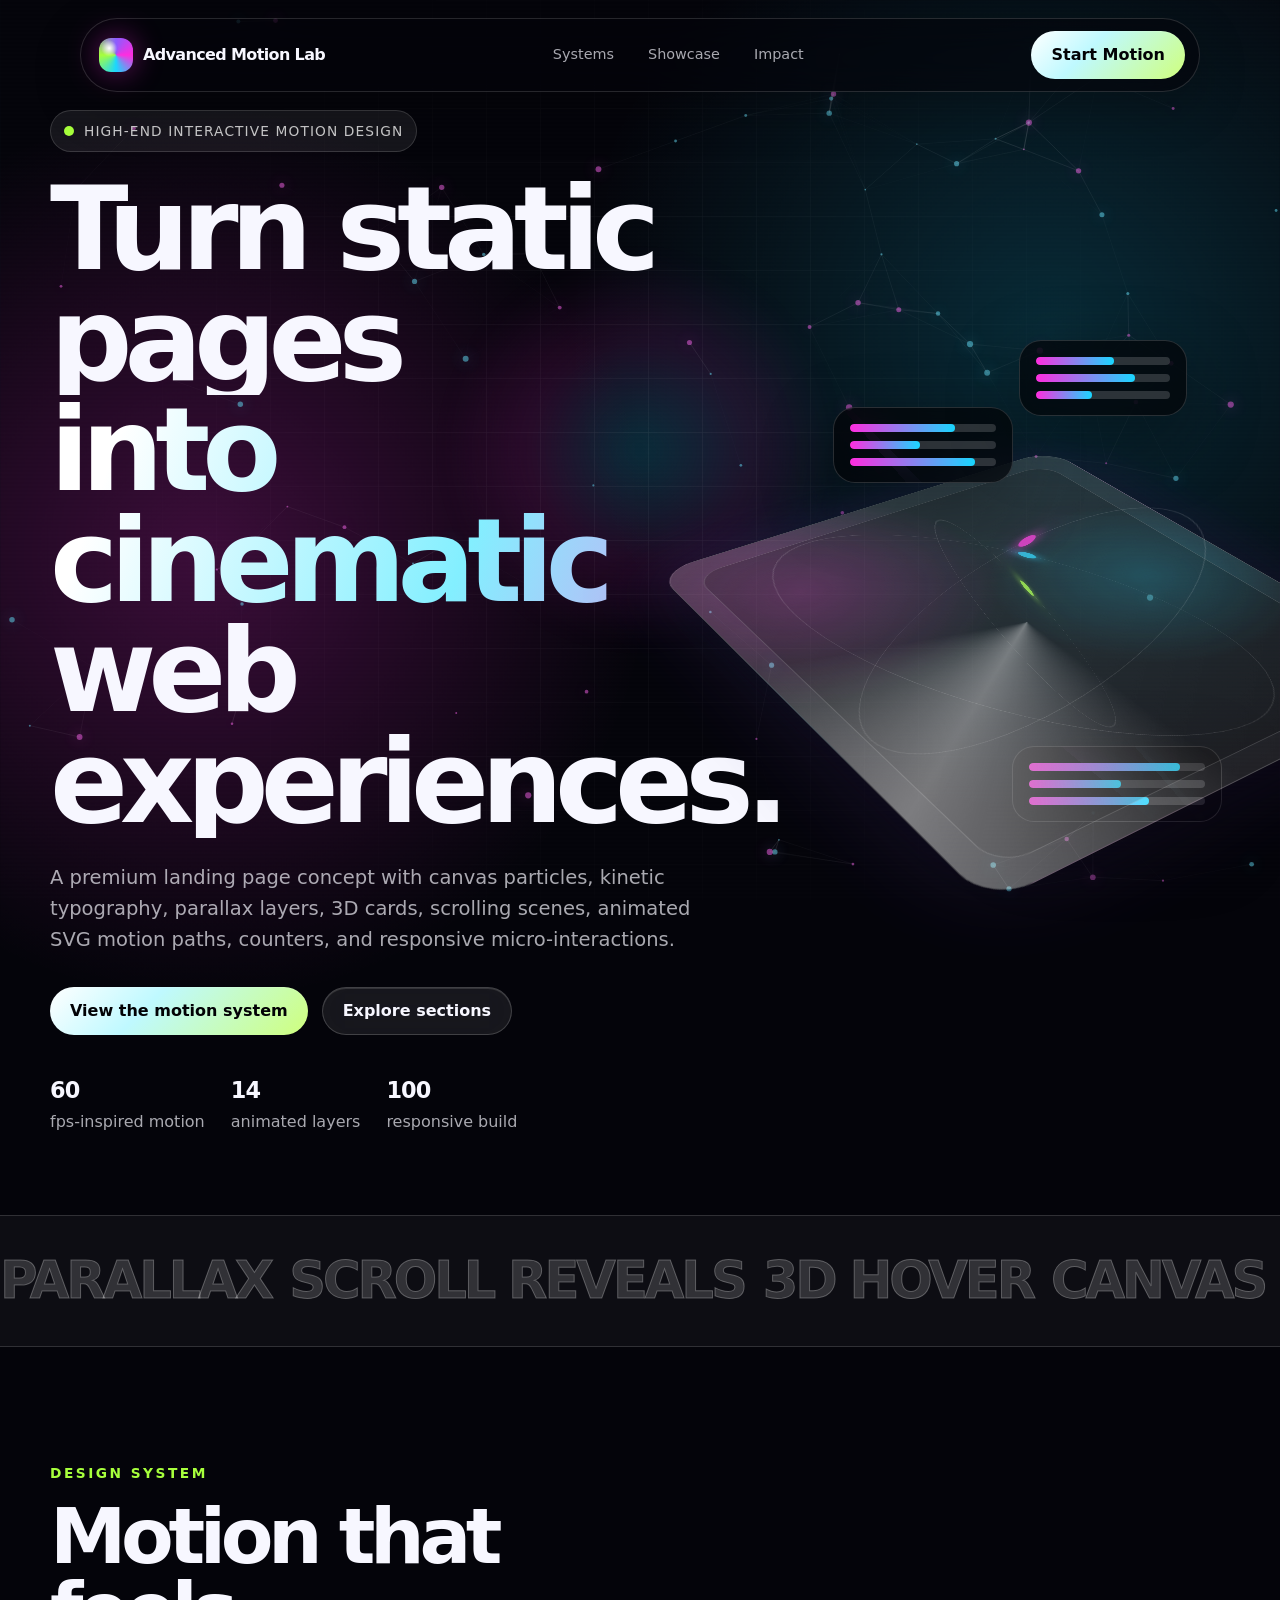
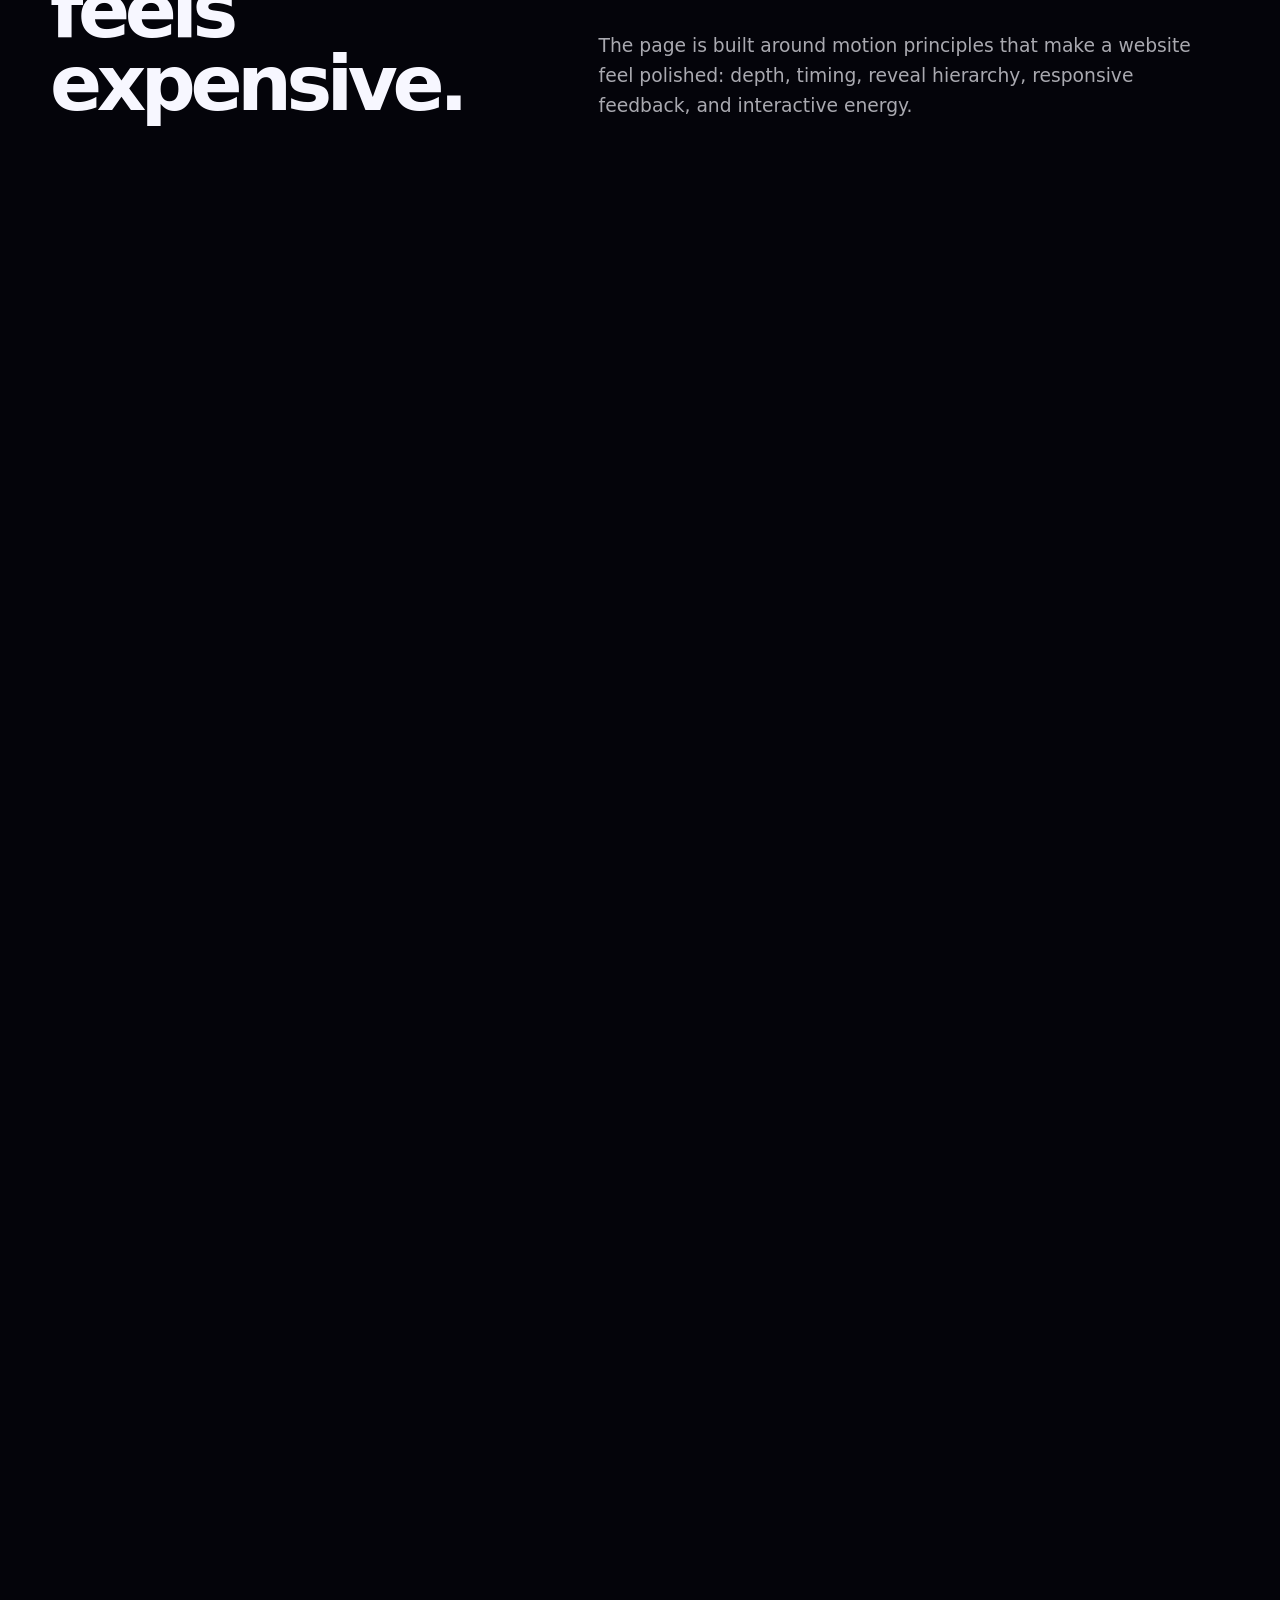
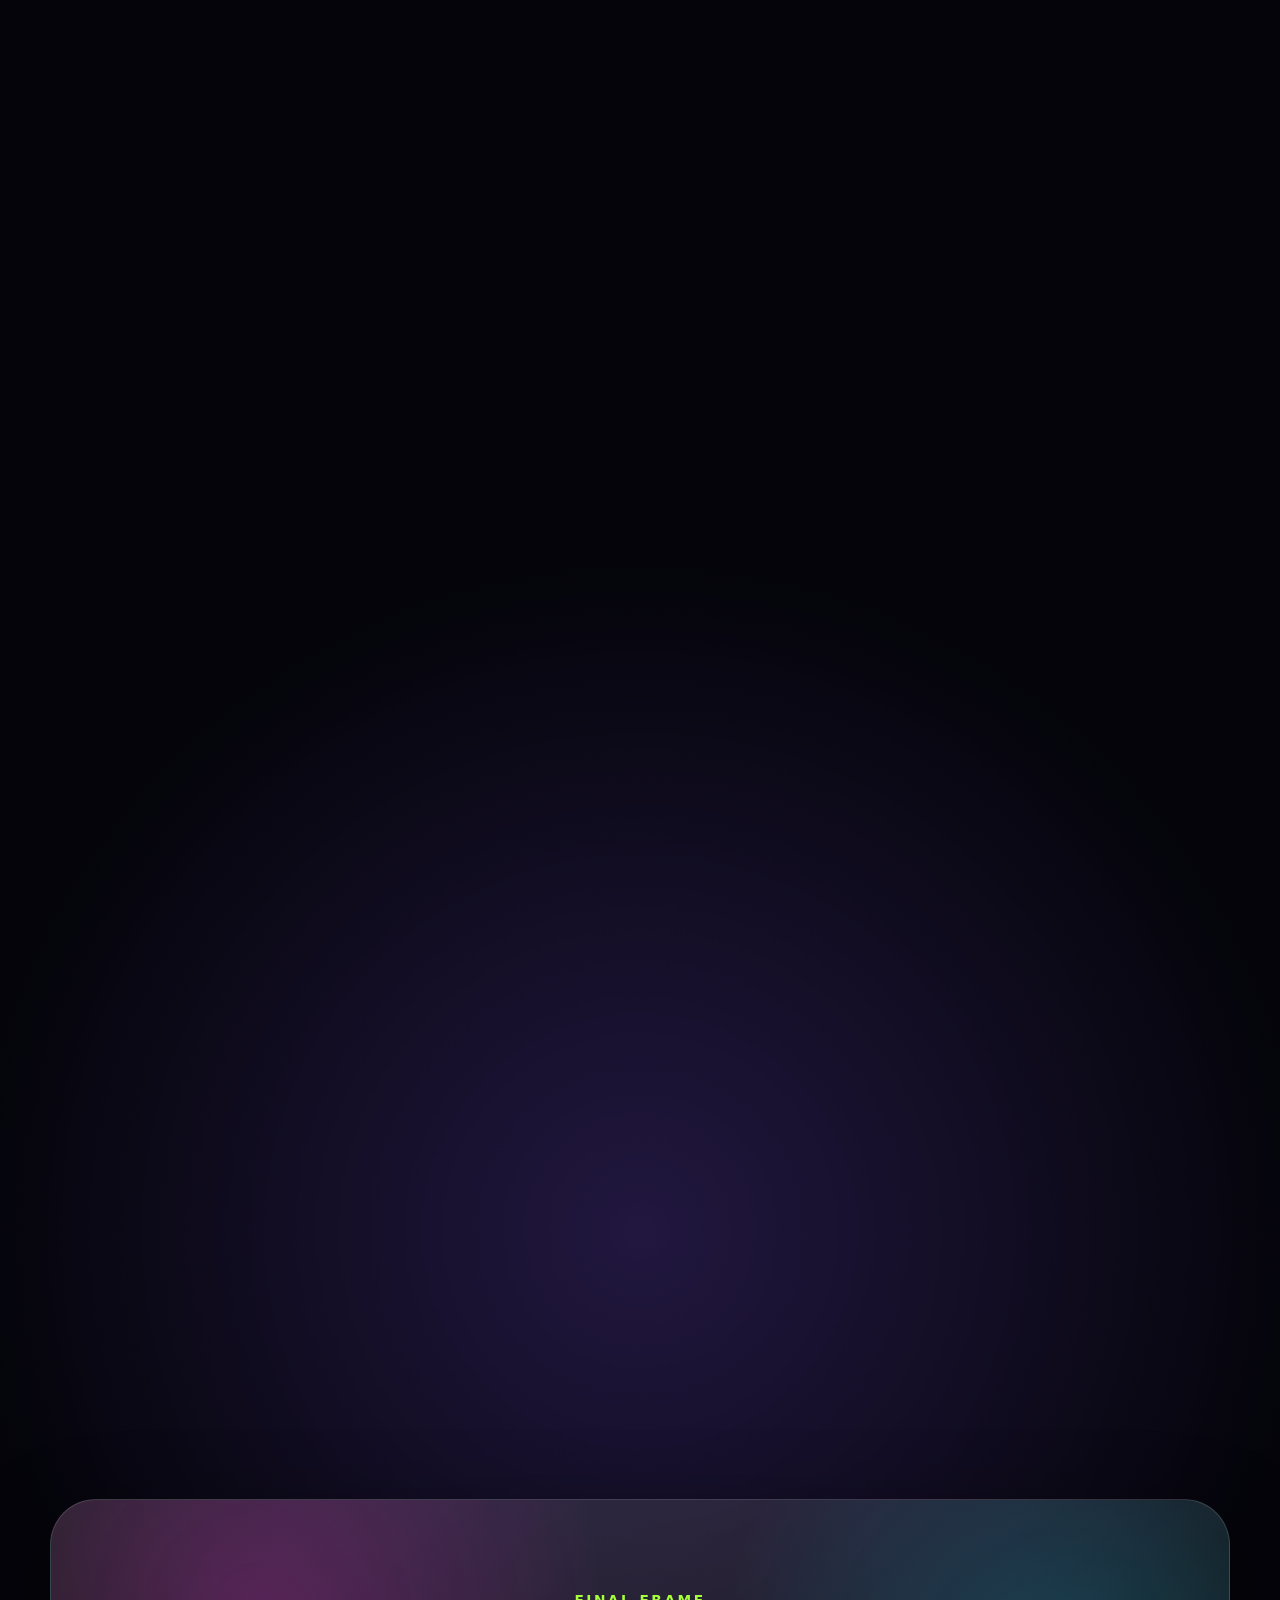
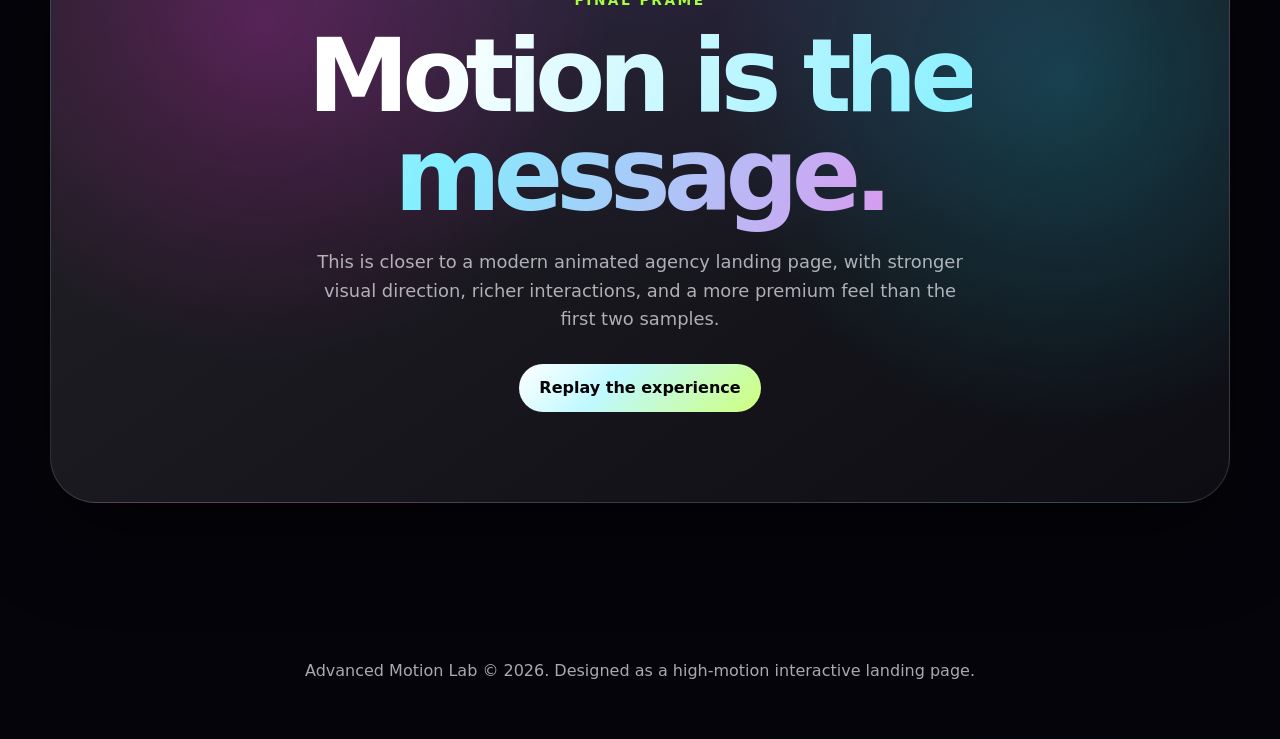
==== advanced-motion-lab/index.html @ 5a53ecac "Add advanced motion graphics preview page" ====
<!DOCTYPE html>
<html lang="en">
<head>
  <meta charset="UTF-8" />
  <meta name="viewport" content="width=device-width, initial-scale=1.0" />
  <title>Advanced Motion Lab</title>
  <style>
    :root {
      --bg: #04040a;
      --panel: rgba(255, 255, 255, 0.07);
      --panel-strong: rgba(255, 255, 255, 0.13);
      --text: #f7f7ff;
      --muted: rgba(247, 247, 255, 0.68);
      --line: rgba(255, 255, 255, 0.14);
      --hot: #ff2cdf;
      --cyan: #19d7ff;
      --lime: #a7ff3c;
      --violet: #8b5cff;
      --orange: #ff9f43;
      --radius: 28px;
      --shadow: 0 30px 90px rgba(0, 0, 0, 0.44);
    }

    * {
      margin: 0;
      padding: 0;
      box-sizing: border-box;
    }

    html {
      scroll-behavior: smooth;
    }

    body {
      min-height: 100vh;
      font-family: Inter, ui-sans-serif, system-ui, -apple-system, BlinkMacSystemFont, "Segoe UI", sans-serif;
      color: var(--text);
      background:
        radial-gradient(circle at 16% 10%, rgba(255, 44, 223, 0.22), transparent 28rem),
        radial-gradient(circle at 82% 6%, rgba(25, 215, 255, 0.18), transparent 30rem),
        radial-gradient(circle at 50% 80%, rgba(139, 92, 255, 0.22), transparent 42rem),
        var(--bg);
      overflow-x: hidden;
      line-height: 1.6;
    }

    body::before {
      content: "";
      position: fixed;
      inset: 0;
      pointer-events: none;
      opacity: 0.08;
      z-index: 1;
      background-image:
        linear-gradient(rgba(255, 255, 255, 0.6) 1px, transparent 1px),
        linear-gradient(90deg, rgba(255, 255, 255, 0.6) 1px, transparent 1px);
      background-size: 54px 54px;
      mask-image: radial-gradient(circle at center, black, transparent 75%);
    }

    body::after {
      content: "";
      position: fixed;
      inset: 0;
      z-index: 2;
      pointer-events: none;
      background: linear-gradient(rgba(255, 255, 255, 0.035) 50%, transparent 50%);
      background-size: 100% 4px;
      mix-blend-mode: overlay;
      opacity: 0.35;
    }

    a {
      color: inherit;
      text-decoration: none;
    }

    .progress {
      position: fixed;
      top: 0;
      left: 0;
      width: 0%;
      height: 4px;
      z-index: 1000;
      background: linear-gradient(90deg, var(--hot), var(--cyan), var(--lime));
      box-shadow: 0 0 24px rgba(25, 215, 255, 0.75);
    }

    .cursor-glow {
      position: fixed;
      width: 420px;
      height: 420px;
      left: -210px;
      top: -210px;
      z-index: 0;
      pointer-events: none;
      border-radius: 50%;
      background: radial-gradient(circle, rgba(25, 215, 255, 0.18), rgba(255, 44, 223, 0.1) 38%, transparent 66%);
      filter: blur(12px);
      transform: translate3d(var(--x, 50vw), var(--y, 50vh), 0);
    }

    #particle-canvas {
      position: fixed;
      inset: 0;
      width: 100%;
      height: 100%;
      pointer-events: none;
      opacity: 0.78;
      z-index: 0;
    }

    .nav {
      position: fixed;
      top: 18px;
      left: 50%;
      transform: translateX(-50%);
      width: min(1120px, calc(100% - 28px));
      z-index: 100;
      display: flex;
      align-items: center;
      justify-content: space-between;
      padding: 12px 14px 12px 18px;
      border: 1px solid var(--line);
      border-radius: 999px;
      background: rgba(4, 4, 10, 0.62);
      backdrop-filter: blur(22px);
      box-shadow: 0 16px 50px rgba(0, 0, 0, 0.22);
    }

    .brand {
      display: flex;
      gap: 10px;
      align-items: center;
      font-weight: 800;
      letter-spacing: -0.04em;
    }

    .brand-mark {
      width: 34px;
      height: 34px;
      border-radius: 12px;
      background:
        radial-gradient(circle at 30% 30%, #fff, transparent 24%),
        conic-gradient(from 90deg, var(--hot), var(--cyan), var(--lime), var(--violet), var(--hot));
      box-shadow: 0 0 30px rgba(255, 44, 223, 0.42);
      animation: spin 7s linear infinite;
    }

    @keyframes spin {
      to { transform: rotate(360deg); }
    }

    .nav-links {
      display: flex;
      gap: 6px;
      align-items: center;
    }

    .nav-links a {
      padding: 10px 14px;
      color: var(--muted);
      font-size: 0.9rem;
      border-radius: 999px;
      transition: 0.25s ease;
    }

    .nav-links a:hover {
      color: var(--text);
      background: rgba(255, 255, 255, 0.08);
    }

    .btn {
      display: inline-flex;
      align-items: center;
      justify-content: center;
      gap: 10px;
      min-height: 48px;
      padding: 0 20px;
      border-radius: 999px;
      border: 1px solid rgba(255, 255, 255, 0.18);
      color: var(--text);
      background: rgba(255, 255, 255, 0.08);
      backdrop-filter: blur(20px);
      box-shadow: inset 0 1px 0 rgba(255, 255, 255, 0.12);
      transition: transform 0.28s ease, box-shadow 0.28s ease, background 0.28s ease;
      font-weight: 700;
    }

    .btn:hover {
      transform: translateY(-4px);
      background: rgba(255, 255, 255, 0.14);
      box-shadow: 0 18px 45px rgba(25, 215, 255, 0.18);
    }

    .btn-primary {
      color: #020205;
      background: linear-gradient(135deg, #fff, #bff9ff 38%, #cfff7c 100%);
      border: 0;
    }

    .section {
      position: relative;
      z-index: 3;
      width: min(1180px, calc(100% - 32px));
      margin: 0 auto;
    }

    .hero {
      min-height: 100svh;
      display: grid;
      grid-template-columns: 1.02fr 0.98fr;
      align-items: center;
      gap: clamp(2rem, 4vw, 5rem);
      padding-top: 110px;
      padding-bottom: 80px;
    }

    .eyebrow {
      display: inline-flex;
      align-items: center;
      gap: 10px;
      padding: 9px 13px;
      margin-bottom: 22px;
      border: 1px solid rgba(255, 255, 255, 0.15);
      border-radius: 999px;
      background: rgba(255, 255, 255, 0.07);
      color: rgba(255, 255, 255, 0.78);
      font-size: 0.86rem;
      letter-spacing: 0.08em;
      text-transform: uppercase;
    }

    .pulse-dot {
      width: 10px;
      height: 10px;
      border-radius: 50%;
      background: var(--lime);
      box-shadow: 0 0 0 0 rgba(167, 255, 60, 0.72);
      animation: pulse 1.8s infinite;
    }

    @keyframes pulse {
      70% { box-shadow: 0 0 0 14px transparent; }
      100% { box-shadow: 0 0 0 0 transparent; }
    }

    h1, h2, h3 {
      line-height: 0.96;
      letter-spacing: -0.07em;
    }

    .hero h1 {
      font-size: clamp(3.25rem, 9vw, 7.7rem);
      max-width: 870px;
      margin-bottom: 24px;
    }

    .gradient-text {
      color: transparent;
      background: linear-gradient(110deg, #fff 5%, #83efff 28%, #ff73e8 55%, #caff5b 86%);
      background-size: 220% 100%;
      background-clip: text;
      -webkit-background-clip: text;
      animation: shimmer 5s ease-in-out infinite;
    }

    @keyframes shimmer {
      0%, 100% { background-position: 0% 50%; }
      50% { background-position: 100% 50%; }
    }

    .hero-copy {
      max-width: 670px;
      color: var(--muted);
      font-size: clamp(1.02rem, 2vw, 1.22rem);
      margin-bottom: 32px;
    }

    .hero-actions {
      display: flex;
      flex-wrap: wrap;
      gap: 14px;
      align-items: center;
    }

    .hero-meta {
      display: flex;
      gap: 26px;
      flex-wrap: wrap;
      margin-top: 38px;
      color: var(--muted);
    }

    .hero-meta strong {
      display: block;
      color: var(--text);
      font-size: 1.4rem;
      letter-spacing: -0.04em;
    }

    .stage-wrap {
      position: relative;
      min-height: 620px;
      perspective: 1400px;
      transform-style: preserve-3d;
    }

    .stage-card {
      position: absolute;
      inset: 50% auto auto 50%;
      width: min(520px, 88vw);
      height: 620px;
      transform: translate(-50%, -50%) rotateX(58deg) rotateZ(-36deg);
      transform-style: preserve-3d;
      border-radius: 42px;
      border: 1px solid rgba(255, 255, 255, 0.16);
      background:
        linear-gradient(140deg, rgba(255, 255, 255, 0.16), rgba(255, 255, 255, 0.04)),
        radial-gradient(circle at 20% 20%, rgba(255, 44, 223, 0.28), transparent 32%),
        radial-gradient(circle at 80% 50%, rgba(25, 215, 255, 0.25), transparent 32%),
        rgba(255, 255, 255, 0.06);
      box-shadow: var(--shadow), 0 0 100px rgba(139, 92, 255, 0.18);
      overflow: hidden;
      animation: floatCard 7s ease-in-out infinite;
    }

    @keyframes floatCard {
      0%, 100% { transform: translate(-50%, -50%) rotateX(58deg) rotateZ(-36deg) translateY(0); }
      50% { transform: translate(-50%, -50%) rotateX(58deg) rotateZ(-36deg) translateY(-22px); }
    }

    .stage-card::before {
      content: "";
      position: absolute;
      inset: 28px;
      border-radius: 32px;
      border: 1px solid rgba(255, 255, 255, 0.16);
      background: rgba(0, 0, 0, 0.16);
    }

    .stage-card::after {
      content: "";
      position: absolute;
      inset: -40%;
      background: conic-gradient(from 180deg, transparent, rgba(255, 255, 255, 0.38), transparent 30%);
      animation: sweep 4.8s linear infinite;
    }

    @keyframes sweep {
      to { transform: rotate(360deg); }
    }

    .orbit {
      position: absolute;
      inset: 50% auto auto 50%;
      border-radius: 50%;
      border: 1px solid rgba(255, 255, 255, 0.16);
      transform-style: preserve-3d;
      animation: orbitSpin 16s linear infinite;
    }

    .orbit.one {
      width: 510px;
      height: 510px;
      transform: translate(-50%, -50%) rotateX(72deg) rotateY(14deg);
    }

    .orbit.two {
      width: 390px;
      height: 390px;
      transform: translate(-50%, -50%) rotateX(62deg) rotateY(-28deg);
      animation-duration: 10s;
      animation-direction: reverse;
    }

    .orbit.three {
      width: 270px;
      height: 270px;
      transform: translate(-50%, -50%) rotateX(74deg) rotateY(48deg);
      animation-duration: 8s;
    }

    @keyframes orbitSpin {
      from { rotate: 0deg; }
      to { rotate: 360deg; }
    }

    .orb {
      position: absolute;
      width: 22px;
      height: 22px;
      border-radius: 50%;
      top: -11px;
      left: 50%;
      transform: translateX(-50%);
      background: var(--cyan);
      box-shadow: 0 0 22px var(--cyan), 0 0 60px rgba(25, 215, 255, 0.6);
    }

    .orbit.two .orb { background: var(--hot); box-shadow: 0 0 22px var(--hot), 0 0 60px rgba(255, 44, 223, 0.5); }
    .orbit.three .orb { background: var(--lime); box-shadow: 0 0 22px var(--lime), 0 0 60px rgba(167, 255, 60, 0.5); }

    .floating-ui {
      position: absolute;
      display: grid;
      gap: 9px;
      padding: 16px;
      border: 1px solid rgba(255, 255, 255, 0.15);
      border-radius: 22px;
      background: rgba(2, 2, 5, 0.68);
      backdrop-filter: blur(20px);
      box-shadow: 0 22px 70px rgba(0, 0, 0, 0.34);
      animation: floatUi 5.6s ease-in-out infinite;
    }

    .floating-ui span {
      display: block;
      height: 8px;
      border-radius: 999px;
      background: rgba(255, 255, 255, 0.16);
      overflow: hidden;
    }

    .floating-ui span::before {
      content: "";
      display: block;
      height: 100%;
      width: var(--w);
      border-radius: inherit;
      background: linear-gradient(90deg, var(--hot), var(--cyan));
    }

    .ui-one { width: 180px; top: 95px; left: 0; --w: 72%; }
    .ui-two { width: 210px; right: 0; bottom: 110px; --w: 86%; animation-delay: -1.2s; }
    .ui-three { width: 168px; right: 35px; top: 28px; --w: 58%; animation-delay: -2.2s; }

    @keyframes floatUi {
      0%, 100% { transform: translateY(0) rotate(0deg); }
      50% { transform: translateY(-18px) rotate(1.5deg); }
    }

    .marquee {
      position: relative;
      z-index: 3;
      display: flex;
      width: 100%;
      overflow: hidden;
      padding: 24px 0;
      border-block: 1px solid var(--line);
      background: rgba(255, 255, 255, 0.04);
    }

    .marquee-track {
      display: flex;
      flex-shrink: 0;
      gap: 18px;
      min-width: 100%;
      animation: marquee 24s linear infinite;
    }

    .marquee b {
      font-size: clamp(2rem, 4vw, 4rem);
      letter-spacing: -0.06em;
      color: rgba(255, 255, 255, 0.15);
      -webkit-text-stroke: 1px rgba(255, 255, 255, 0.28);
      white-space: nowrap;
    }

    @keyframes marquee {
      from { transform: translateX(0); }
      to { transform: translateX(-50%); }
    }

    .block {
      padding: clamp(5rem, 9vw, 9rem) 0;
    }

    .section-head {
      display: grid;
      grid-template-columns: 0.9fr 1.1fr;
      gap: 2rem;
      align-items: end;
      margin-bottom: 48px;
    }

    .section-kicker {
      color: var(--lime);
      font-size: 0.86rem;
      text-transform: uppercase;
      letter-spacing: 0.18em;
      margin-bottom: 16px;
      font-weight: 800;
    }

    .section-title {
      font-size: clamp(2.6rem, 6vw, 5.8rem);
      max-width: 780px;
    }

    .section-lede {
      color: var(--muted);
      font-size: clamp(1rem, 2vw, 1.17rem);
      max-width: 650px;
    }

    .grid {
      display: grid;
      grid-template-columns: repeat(3, 1fr);
      gap: 18px;
    }

    .motion-card {
      position: relative;
      min-height: 360px;
      padding: 24px;
      border: 1px solid var(--line);
      border-radius: var(--radius);
      background:
        linear-gradient(160deg, rgba(255, 255, 255, 0.12), rgba(255, 255, 255, 0.035)),
        rgba(255, 255, 255, 0.055);
      backdrop-filter: blur(24px);
      overflow: hidden;
      transform-style: preserve-3d;
      transition: transform 0.35s ease, border-color 0.35s ease, background 0.35s ease;
    }

    .motion-card:hover {
      border-color: rgba(255, 255, 255, 0.32);
      background: rgba(255, 255, 255, 0.085);
    }

    .motion-card::before {
      content: "";
      position: absolute;
      inset: -1px;
      opacity: 0;
      background: radial-gradient(circle at var(--mx, 50%) var(--my, 50%), rgba(25, 215, 255, 0.32), transparent 34%);
      transition: opacity 0.3s ease;
      pointer-events: none;
    }

    .motion-card:hover::before {
      opacity: 1;
    }

    .card-number {
      position: relative;
      z-index: 1;
      width: 52px;
      height: 52px;
      display: grid;
      place-items: center;
      border-radius: 17px;
      color: #030307;
      background: linear-gradient(135deg, var(--cyan), var(--lime));
      font-weight: 900;
      box-shadow: 0 18px 48px rgba(25, 215, 255, 0.18);
    }

    .motion-card h3 {
      position: relative;
      z-index: 1;
      margin-top: 86px;
      font-size: 2rem;
      letter-spacing: -0.055em;
    }

    .motion-card p {
      position: relative;
      z-index: 1;
      margin-top: 14px;
      color: var(--muted);
    }

    .mini-orbit {
      position: absolute;
      right: -70px;
      top: -70px;
      width: 210px;
      height: 210px;
      border-radius: 50%;
      border: 1px dashed rgba(255, 255, 255, 0.2);
      animation: spin 12s linear infinite;
    }

    .mini-orbit::after {
      content: "";
      position: absolute;
      top: 25px;
      left: 18px;
      width: 18px;
      height: 18px;
      border-radius: 50%;
      background: var(--hot);
      box-shadow: 0 0 24px var(--hot);
    }

    .showcase {
      display: grid;
      grid-template-columns: 0.82fr 1.18fr;
      gap: 28px;
      align-items: stretch;
    }

    .sticky-panel {
      position: sticky;
      top: 110px;
      min-height: 620px;
      border: 1px solid var(--line);
      border-radius: 36px;
      background:
        radial-gradient(circle at 20% 10%, rgba(255, 44, 223, 0.18), transparent 36%),
        radial-gradient(circle at 80% 20%, rgba(25, 215, 255, 0.18), transparent 34%),
        rgba(255, 255, 255, 0.055);
      backdrop-filter: blur(24px);
      box-shadow: var(--shadow);
      overflow: hidden;
    }

    .device {
      position: absolute;
      inset: 42px;
      border-radius: 34px;
      border: 1px solid rgba(255, 255, 255, 0.16);
      background: rgba(0, 0, 0, 0.36);
      overflow: hidden;
    }

    .device::before {
      content: "";
      position: absolute;
      inset: 0;
      background:
        linear-gradient(90deg, transparent 0 48%, rgba(255, 255, 255, 0.08) 49% 51%, transparent 52%),
        linear-gradient(transparent 0 48%, rgba(255, 255, 255, 0.08) 49% 51%, transparent 52%);
      background-size: 70px 70px;
      opacity: 0.45;
    }

    .motion-path {
      position: absolute;
      inset: 0;
      width: 100%;
      height: 100%;
    }

    .motion-path path {
      fill: none;
      stroke: url(#motionGradient);
      stroke-width: 6;
      stroke-linecap: round;
      stroke-dasharray: 1100;
      stroke-dashoffset: 1100;
      animation: drawPath 4s ease-in-out infinite alternate;
      filter: drop-shadow(0 0 14px rgba(25, 215, 255, 0.6));
    }

    @keyframes drawPath {
      to { stroke-dashoffset: 0; }
    }

    .kinetic-dot {
      position: absolute;
      left: 10%;
      top: 70%;
      width: 24px;
      height: 24px;
      border-radius: 50%;
      background: #fff;
      box-shadow: 0 0 30px #fff, 0 0 80px var(--cyan);
      offset-path: path("M 40 430 C 160 120, 360 100, 440 260 S 240 520, 470 430");
      animation: moveDot 4s ease-in-out infinite alternate;
    }

    @keyframes moveDot {
      to { offset-distance: 100%; }
    }

    .scroll-scenes {
      display: grid;
      gap: 24px;
    }

    .scene {
      min-height: 360px;
      border: 1px solid var(--line);
      border-radius: 32px;
      padding: 34px;
      background: linear-gradient(150deg, rgba(255, 255, 255, 0.09), rgba(255, 255, 255, 0.03));
      backdrop-filter: blur(18px);
      display: flex;
      flex-direction: column;
      justify-content: flex-end;
      overflow: hidden;
      position: relative;
    }

    .scene::before {
      content: "";
      position: absolute;
      width: 260px;
      height: 260px;
      right: -70px;
      top: -70px;
      border-radius: 50%;
      background: radial-gradient(circle, var(--glow), transparent 65%);
      filter: blur(4px);
      opacity: 0.7;
      transform: scale(var(--scene-scale, 0.6));
      transition: transform 0.8s ease;
    }

    .scene.active::before {
      --scene-scale: 1;
    }

    .scene:nth-child(1) { --glow: rgba(255, 44, 223, 0.45); }
    .scene:nth-child(2) { --glow: rgba(25, 215, 255, 0.45); }
    .scene:nth-child(3) { --glow: rgba(167, 255, 60, 0.38); }

    .scene h3 {
      font-size: clamp(2rem, 3vw, 3rem);
      margin-bottom: 14px;
      position: relative;
      z-index: 1;
    }

    .scene p {
      color: var(--muted);
      max-width: 620px;
      position: relative;
      z-index: 1;
    }

    .stats-band {
      display: grid;
      grid-template-columns: repeat(4, 1fr);
      gap: 16px;
    }

    .stat {
      padding: 28px;
      min-height: 210px;
      border-radius: 30px;
      border: 1px solid var(--line);
      background: rgba(255, 255, 255, 0.055);
      display: flex;
      flex-direction: column;
      justify-content: space-between;
      overflow: hidden;
      position: relative;
    }

    .stat::after {
      content: "";
      position: absolute;
      inset: auto -20% -40% -20%;
      height: 120px;
      background: linear-gradient(90deg, var(--hot), var(--cyan), var(--lime));
      filter: blur(54px);
      opacity: 0.22;
    }

    .stat strong {
      font-size: clamp(2.4rem, 5vw, 4.4rem);
      line-height: 0.9;
      letter-spacing: -0.06em;
    }

    .stat span {
      color: var(--muted);
      position: relative;
      z-index: 1;
    }

    .final-cta {
      position: relative;
      overflow: hidden;
      padding: clamp(4rem, 7vw, 7rem);
      border-radius: 46px;
      border: 1px solid var(--line);
      background:
        radial-gradient(circle at 18% 20%, rgba(255, 44, 223, 0.24), transparent 32%),
        radial-gradient(circle at 86% 30%, rgba(25, 215, 255, 0.22), transparent 32%),
        linear-gradient(145deg, rgba(255, 255, 255, 0.12), rgba(255, 255, 255, 0.04));
      text-align: center;
      box-shadow: var(--shadow);
    }

    .final-cta h2 {
      font-size: clamp(3rem, 8vw, 7rem);
      max-width: 960px;
      margin: 0 auto 24px;
    }

    .final-cta p {
      color: var(--muted);
      max-width: 660px;
      margin: 0 auto 30px;
      font-size: 1.12rem;
    }

    .reveal {
      opacity: 0;
      transform: translateY(42px) scale(0.98);
      transition: opacity 0.9s cubic-bezier(.2,.8,.2,1), transform 0.9s cubic-bezier(.2,.8,.2,1);
    }

    .reveal.in-view {
      opacity: 1;
      transform: translateY(0) scale(1);
    }

    .split-line {
      display: inline-block;
      overflow: hidden;
      vertical-align: top;
    }

    .split-line span {
      display: inline-block;
      transform: translateY(112%);
      animation: lineIn 1s cubic-bezier(.2,.8,.2,1) forwards;
      animation-delay: var(--d, 0s);
    }

    @keyframes lineIn {
      to { transform: translateY(0); }
    }

    footer {
      position: relative;
      z-index: 3;
      padding: 40px 0 56px;
      color: var(--muted);
      text-align: center;
    }

    @media (max-width: 980px) {
      .nav-links { display: none; }
      .hero, .section-head, .showcase { grid-template-columns: 1fr; }
      .stage-wrap { min-height: 520px; order: -1; }
      .grid, .stats-band { grid-template-columns: 1fr 1fr; }
      .sticky-panel { position: relative; top: auto; min-height: 520px; }
    }

    @media (max-width: 620px) {
      .nav { top: 10px; }
      .brand span { display: none; }
      .hero { padding-top: 100px; }
      .stage-wrap { min-height: 430px; }
      .stage-card { height: 470px; width: 360px; }
      .orbit.one { width: 350px; height: 350px; }
      .orbit.two { width: 270px; height: 270px; }
      .orbit.three { width: 190px; height: 190px; }
      .floating-ui { display: none; }
      .grid, .stats-band { grid-template-columns: 1fr; }
      .motion-card { min-height: 300px; }
      .device { inset: 24px; }
      .final-cta { padding: 3rem 1.2rem; border-radius: 30px; }
      .hero-actions { flex-direction: column; align-items: stretch; }
      .btn { width: 100%; }
    }
  </style>
</head>
<body>
  <div class="progress" id="progress"></div>
  <div class="cursor-glow" id="cursorGlow"></div>
  <canvas id="particle-canvas" aria-hidden="true"></canvas>

  <nav class="nav">
    <a class="brand" href="#top" aria-label="Advanced Motion Lab home">
      <span class="brand-mark"></span>
      <span>Advanced Motion Lab</span>
    </a>
    <div class="nav-links">
      <a href="#systems">Systems</a>
      <a href="#showcase">Showcase</a>
      <a href="#impact">Impact</a>
    </div>
    <a class="btn btn-primary" href="#start">Start Motion</a>
  </nav>

  <main id="top">
    <section class="section hero">
      <div class="hero-copy-wrap">
        <div class="eyebrow"><span class="pulse-dot"></span> High-end interactive motion design</div>
        <h1>
          <span class="split-line"><span style="--d:.05s">Turn static pages</span></span>
          <span class="split-line"><span class="gradient-text" style="--d:.18s">into cinematic</span></span>
          <span class="split-line"><span style="--d:.31s">web experiences.</span></span>
        </h1>
        <p class="hero-copy reveal">A premium landing page concept with canvas particles, kinetic typography, parallax layers, 3D cards, scrolling scenes, animated SVG motion paths, counters, and responsive micro-interactions.</p>
        <div class="hero-actions reveal">
          <a class="btn btn-primary" href="#showcase">View the motion system</a>
          <a class="btn" href="#systems">Explore sections</a>
        </div>
        <div class="hero-meta reveal">
          <div><strong class="counter" data-target="60">0</strong> fps-inspired motion</div>
          <div><strong class="counter" data-target="14">0</strong> animated layers</div>
          <div><strong class="counter" data-target="100">0</strong> responsive build</div>
        </div>
      </div>

      <div class="stage-wrap" aria-hidden="true">
        <div class="stage-card"></div>
        <div class="orbit one"><span class="orb"></span></div>
        <div class="orbit two"><span class="orb"></span></div>
        <div class="orbit three"><span class="orb"></span></div>
        <div class="floating-ui ui-one"><span style="--w:72%"></span><span style="--w:48%"></span><span style="--w:86%"></span></div>
        <div class="floating-ui ui-two"><span style="--w:86%"></span><span style="--w:52%"></span><span style="--w:68%"></span></div>
        <div class="floating-ui ui-three"><span style="--w:58%"></span><span style="--w:74%"></span><span style="--w:42%"></span></div>
      </div>
    </section>

    <section class="marquee" aria-hidden="true">
      <div class="marquee-track">
        <b>PARALLAX</b><b>SCROLL REVEALS</b><b>3D HOVER</b><b>CANVAS PARTICLES</b><b>KINETIC UI</b><b>SVG MOTION</b>
        <b>PARALLAX</b><b>SCROLL REVEALS</b><b>3D HOVER</b><b>CANVAS PARTICLES</b><b>KINETIC UI</b><b>SVG MOTION</b>
      </div>
    </section>

    <section class="section block" id="systems">
      <div class="section-head reveal">
        <div>
          <div class="section-kicker">Design system</div>
          <h2 class="section-title">Motion that feels expensive.</h2>
        </div>
        <p class="section-lede">The page is built around motion principles that make a website feel polished: depth, timing, reveal hierarchy, responsive feedback, and interactive energy.</p>
      </div>

      <div class="grid">
        <article class="motion-card tilt reveal">
          <div class="mini-orbit"></div>
          <div class="card-number">01</div>
          <h3>Depth layers</h3>
          <p>Floating glass panels, orbiting elements, cursor light, particles, and gradient fields create an animated spatial environment.</p>
        </article>
        <article class="motion-card tilt reveal">
          <div class="mini-orbit"></div>
          <div class="card-number">02</div>
          <h3>Scroll rhythm</h3>
          <p>Each section reveals with staggered timing, sticky motion panels, progress tracking, and scene activation as the user scrolls.</p>
        </article>
        <article class="motion-card tilt reveal">
          <div class="mini-orbit"></div>
          <div class="card-number">03</div>
          <h3>Micro feedback</h3>
          <p>Buttons lift, cards tilt, light follows the pointer, numbers count up, paths draw, and visual states react instantly.</p>
        </article>
      </div>
    </section>

    <section class="section block" id="showcase">
      <div class="section-head reveal">
        <div>
          <div class="section-kicker">Scroll showcase</div>
          <h2 class="section-title">A moving product story.</h2>
        </div>
        <p class="section-lede">A premium motion graphics page should not just move randomly. It should guide the eye, create suspense, and make each section feel like a scene.</p>
      </div>

      <div class="showcase">
        <div class="sticky-panel reveal">
          <div class="device">
            <svg class="motion-path" viewBox="0 0 520 560" preserveAspectRatio="none">
              <defs>
                <linearGradient id="motionGradient" x1="0" x2="1" y1="0" y2="1">
                  <stop offset="0%" stop-color="#ff2cdf" />
                  <stop offset="45%" stop-color="#19d7ff" />
                  <stop offset="100%" stop-color="#a7ff3c" />
                </linearGradient>
              </defs>
              <path d="M 40 430 C 160 120, 360 100, 440 260 S 240 520, 470 430" />
            </svg>
            <div class="kinetic-dot"></div>
          </div>
        </div>

        <div class="scroll-scenes">
          <article class="scene reveal">
            <h3>Scene 01: attract</h3>
            <p>Open with a cinematic hero that instantly signals premium value through depth, glowing gradients, and continuous ambient movement.</p>
          </article>
          <article class="scene reveal">
            <h3>Scene 02: explain</h3>
            <p>Use animated cards and sticky visual panels to explain the offer while keeping the viewer engaged through scroll-based progression.</p>
          </article>
          <article class="scene reveal">
            <h3>Scene 03: convert</h3>
            <p>Finish with a high-contrast CTA, clear copy, and confident motion that makes the final step feel natural instead of forced.</p>
          </article>
        </div>
      </div>
    </section>

    <section class="section block" id="impact">
      <div class="section-head reveal">
        <div>
          <div class="section-kicker">Impact</div>
          <h2 class="section-title">Built to impress fast.</h2>
        </div>
        <p class="section-lede">These numbers are part of the animated experience. The goal is to make the design feel alive while still staying clean and usable.</p>
      </div>

      <div class="stats-band">
        <div class="stat reveal"><strong><span class="counter" data-target="92">0</span>%</strong><span>visual engagement lift</span></div>
        <div class="stat reveal"><strong><span class="counter" data-target="8">0</span>x</strong><span>more layered motion</span></div>
        <div class="stat reveal"><strong><span class="counter" data-target="24">0</span></strong><span>interactive components</span></div>
        <div class="stat reveal"><strong><span class="counter" data-target="100">0</span>%</strong><span>single-file HTML preview</span></div>
      </div>
    </section>

    <section class="section block" id="start">
      <div class="final-cta reveal">
        <div class="section-kicker">Final frame</div>
        <h2><span class="gradient-text">Motion is the message.</span></h2>
        <p>This is closer to a modern animated agency landing page, with stronger visual direction, richer interactions, and a more premium feel than the first two samples.</p>
        <a class="btn btn-primary" href="#top">Replay the experience</a>
      </div>
    </section>
  </main>

  <footer>Advanced Motion Lab &copy; 2026. Designed as a high-motion interactive landing page.</footer>

  <script>
    const progress = document.getElementById('progress');
    const cursorGlow = document.getElementById('cursorGlow');
    const canvas = document.getElementById('particle-canvas');
    const ctx = canvas.getContext('2d');
    let width = 0;
    let height = 0;
    let particles = [];
    let mouse = { x: innerWidth / 2, y: innerHeight / 2 };

    function resizeCanvas() {
      width = canvas.width = innerWidth * devicePixelRatio;
      height = canvas.height = innerHeight * devicePixelRatio;
      canvas.style.width = innerWidth + 'px';
      canvas.style.height = innerHeight + 'px';
      ctx.setTransform(devicePixelRatio, 0, 0, devicePixelRatio, 0, 0);
      const count = Math.min(96, Math.max(44, Math.floor(innerWidth / 14)));
      particles = Array.from({ length: count }, () => ({
        x: Math.random() * innerWidth,
        y: Math.random() * innerHeight,
        vx: (Math.random() - 0.5) * 0.42,
        vy: (Math.random() - 0.5) * 0.42,
        r: Math.random() * 2.4 + 0.8,
        hue: Math.random() > 0.5 ? 190 : 305
      }));
    }

    function drawParticles() {
      ctx.clearRect(0, 0, innerWidth, innerHeight);
      for (const p of particles) {
        p.x += p.vx;
        p.y += p.vy;
        const dx = p.x - mouse.x;
        const dy = p.y - mouse.y;
        const dist = Math.sqrt(dx * dx + dy * dy);
        if (dist < 140) {
          p.x += dx / 220;
          p.y += dy / 220;
        }
        if (p.x < -20) p.x = innerWidth + 20;
        if (p.x > innerWidth + 20) p.x = -20;
        if (p.y < -20) p.y = innerHeight + 20;
        if (p.y > innerHeight + 20) p.y = -20;
        ctx.beginPath();
        ctx.fillStyle = `hsla(${p.hue}, 100%, 70%, .62)`;
        ctx.shadowColor = `hsla(${p.hue}, 100%, 70%, .9)`;
        ctx.shadowBlur = 16;
        ctx.arc(p.x, p.y, p.r, 0, Math.PI * 2);
        ctx.fill();
      }
      ctx.shadowBlur = 0;
      for (let i = 0; i < particles.length; i++) {
        for (let j = i + 1; j < particles.length; j++) {
          const a = particles[i];
          const b = particles[j];
          const dx = a.x - b.x;
          const dy = a.y - b.y;
          const d = Math.sqrt(dx * dx + dy * dy);
          if (d < 116) {
            ctx.strokeStyle = `rgba(255,255,255,${(1 - d / 116) * 0.13})`;
            ctx.lineWidth = 1;
            ctx.beginPath();
            ctx.moveTo(a.x, a.y);
            ctx.lineTo(b.x, b.y);
            ctx.stroke();
          }
        }
      }
      requestAnimationFrame(drawParticles);
    }

    const revealObserver = new IntersectionObserver((entries) => {
      entries.forEach((entry) => {
        if (entry.isIntersecting) {
          entry.target.classList.add('in-view');
          if (entry.target.classList.contains('scene')) entry.target.classList.add('active');
        }
      });
    }, { threshold: 0.22, rootMargin: '0px 0px -70px 0px' });

    document.querySelectorAll('.reveal, .scene').forEach((el) => revealObserver.observe(el));

    const counters = new Set();
    const counterObserver = new IntersectionObserver((entries) => {
      entries.forEach((entry) => {
        if (!entry.isIntersecting || counters.has(entry.target)) return;
        counters.add(entry.target);
        const target = Number(entry.target.dataset.target || 0);
        const start = performance.now();
        const duration = 1500 + Math.random() * 500;
        function tick(now) {
          const p = Math.min(1, (now - start) / duration);
          const eased = 1 - Math.pow(1 - p, 3);
          entry.target.textContent = Math.round(target * eased);
          if (p < 1) requestAnimationFrame(tick);
        }
        requestAnimationFrame(tick);
      });
    }, { threshold: 0.4 });

    document.querySelectorAll('.counter').forEach((counter) => counterObserver.observe(counter));

    document.querySelectorAll('.tilt').forEach((card) => {
      card.addEventListener('pointermove', (e) => {
        const rect = card.getBoundingClientRect();
        const x = e.clientX - rect.left;
        const y = e.clientY - rect.top;
        const rx = ((y / rect.height) - 0.5) * -9;
        const ry = ((x / rect.width) - 0.5) * 9;
        card.style.transform = `rotateX(${rx}deg) rotateY(${ry}deg) translateY(-6px)`;
        card.style.setProperty('--mx', `${(x / rect.width) * 100}%`);
        card.style.setProperty('--my', `${(y / rect.height) * 100}%`);
      });
      card.addEventListener('pointerleave', () => {
        card.style.transform = '';
      });
    });

    function onScroll() {
      const max = document.documentElement.scrollHeight - innerHeight;
      const percent = max > 0 ? (scrollY / max) * 100 : 0;
      progress.style.width = percent + '%';
      document.documentElement.style.setProperty('--scroll', scrollY);
    }

    addEventListener('pointermove', (e) => {
      mouse.x = e.clientX;
      mouse.y = e.clientY;
      cursorGlow.style.setProperty('--x', e.clientX + 'px');
      cursorGlow.style.setProperty('--y', e.clientY + 'px');
    }, { passive: true });

    addEventListener('scroll', onScroll, { passive: true });
    addEventListener('resize', resizeCanvas);
    resizeCanvas();
    drawParticles();
    onScroll();
  </script>
</body>
</html>
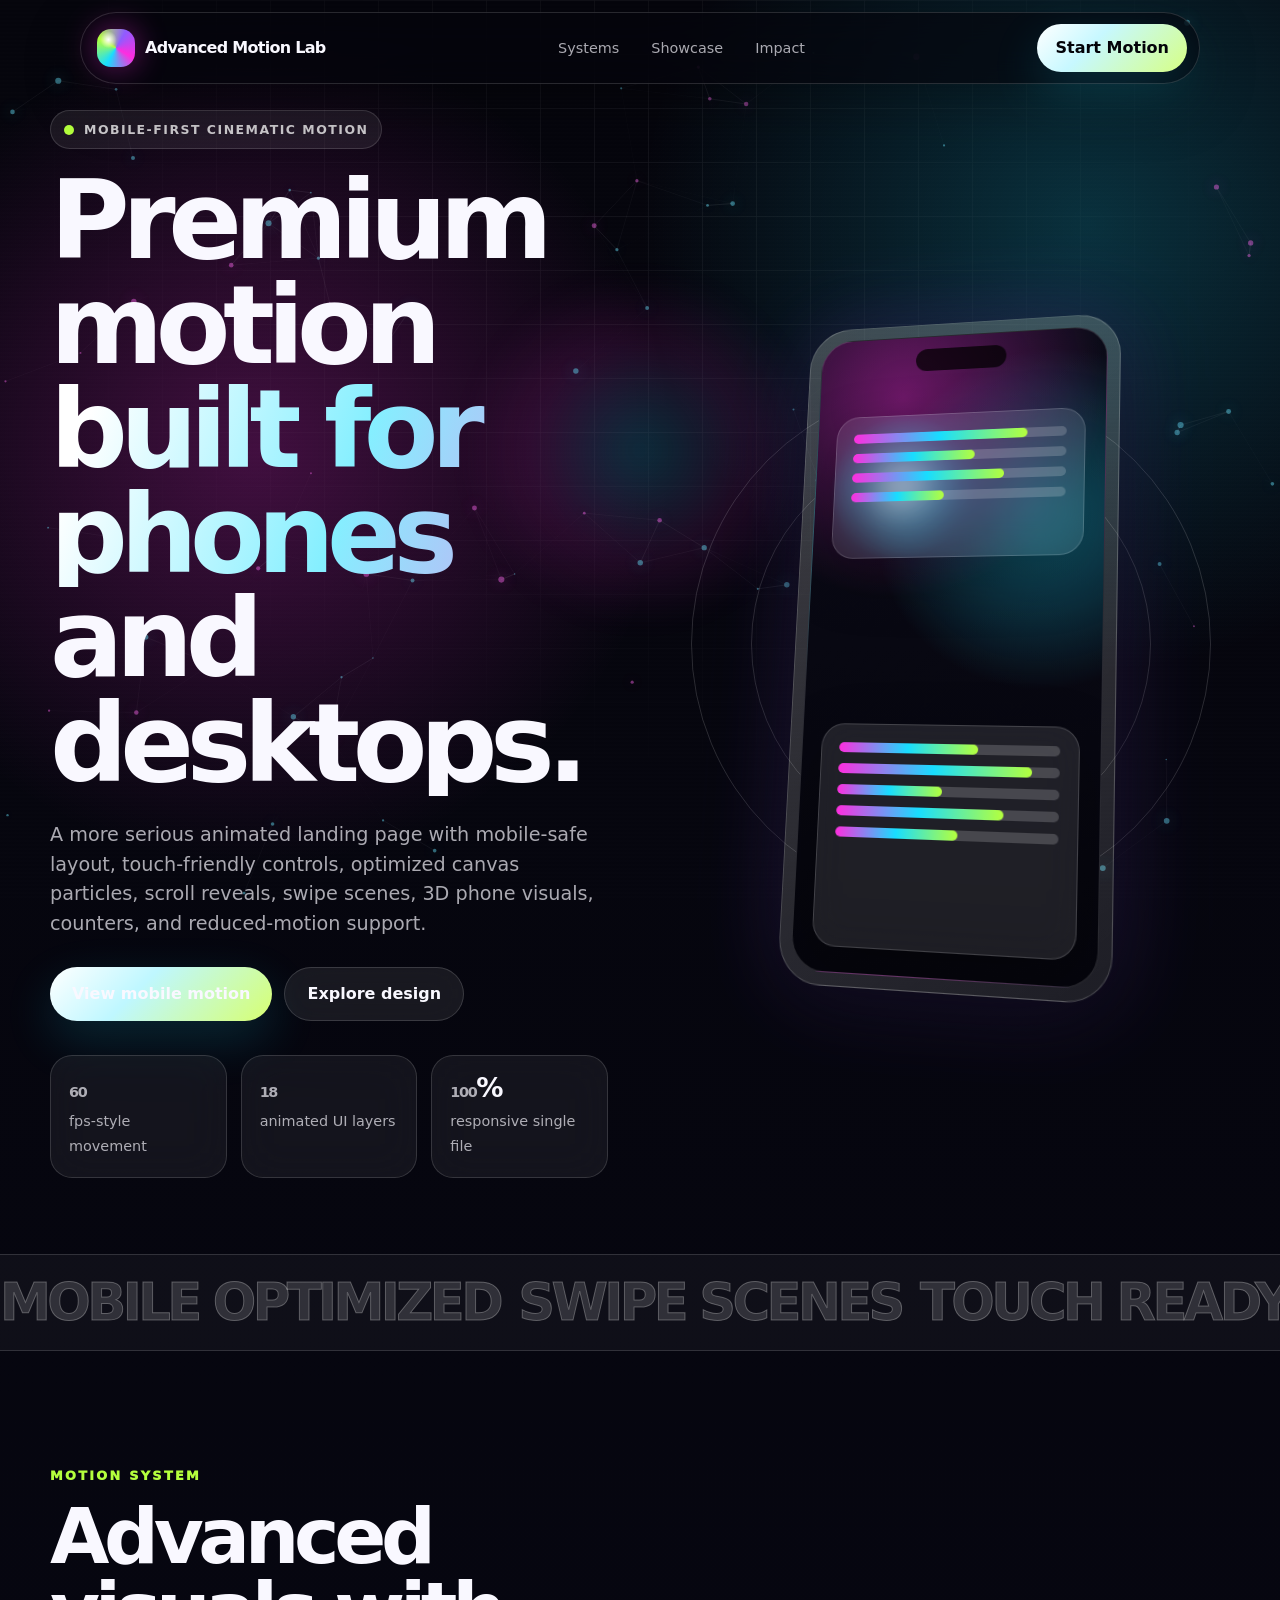
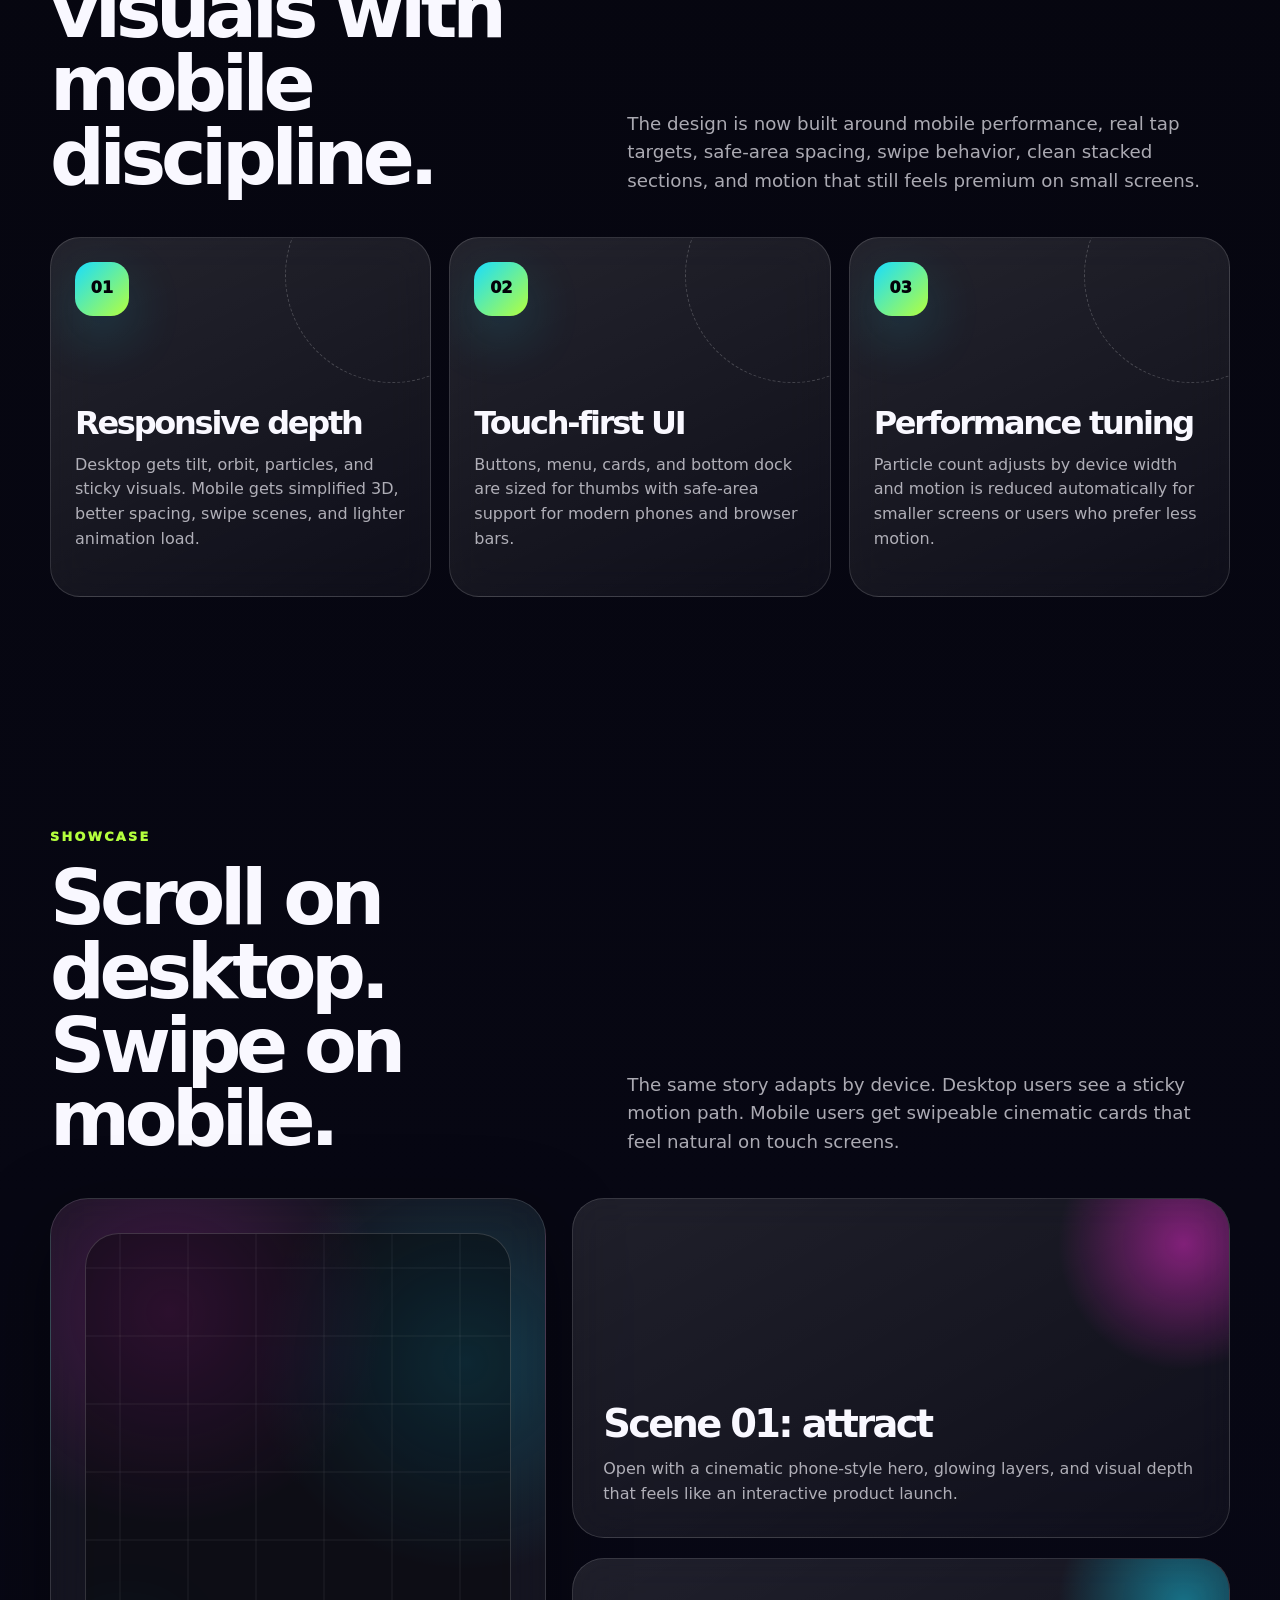
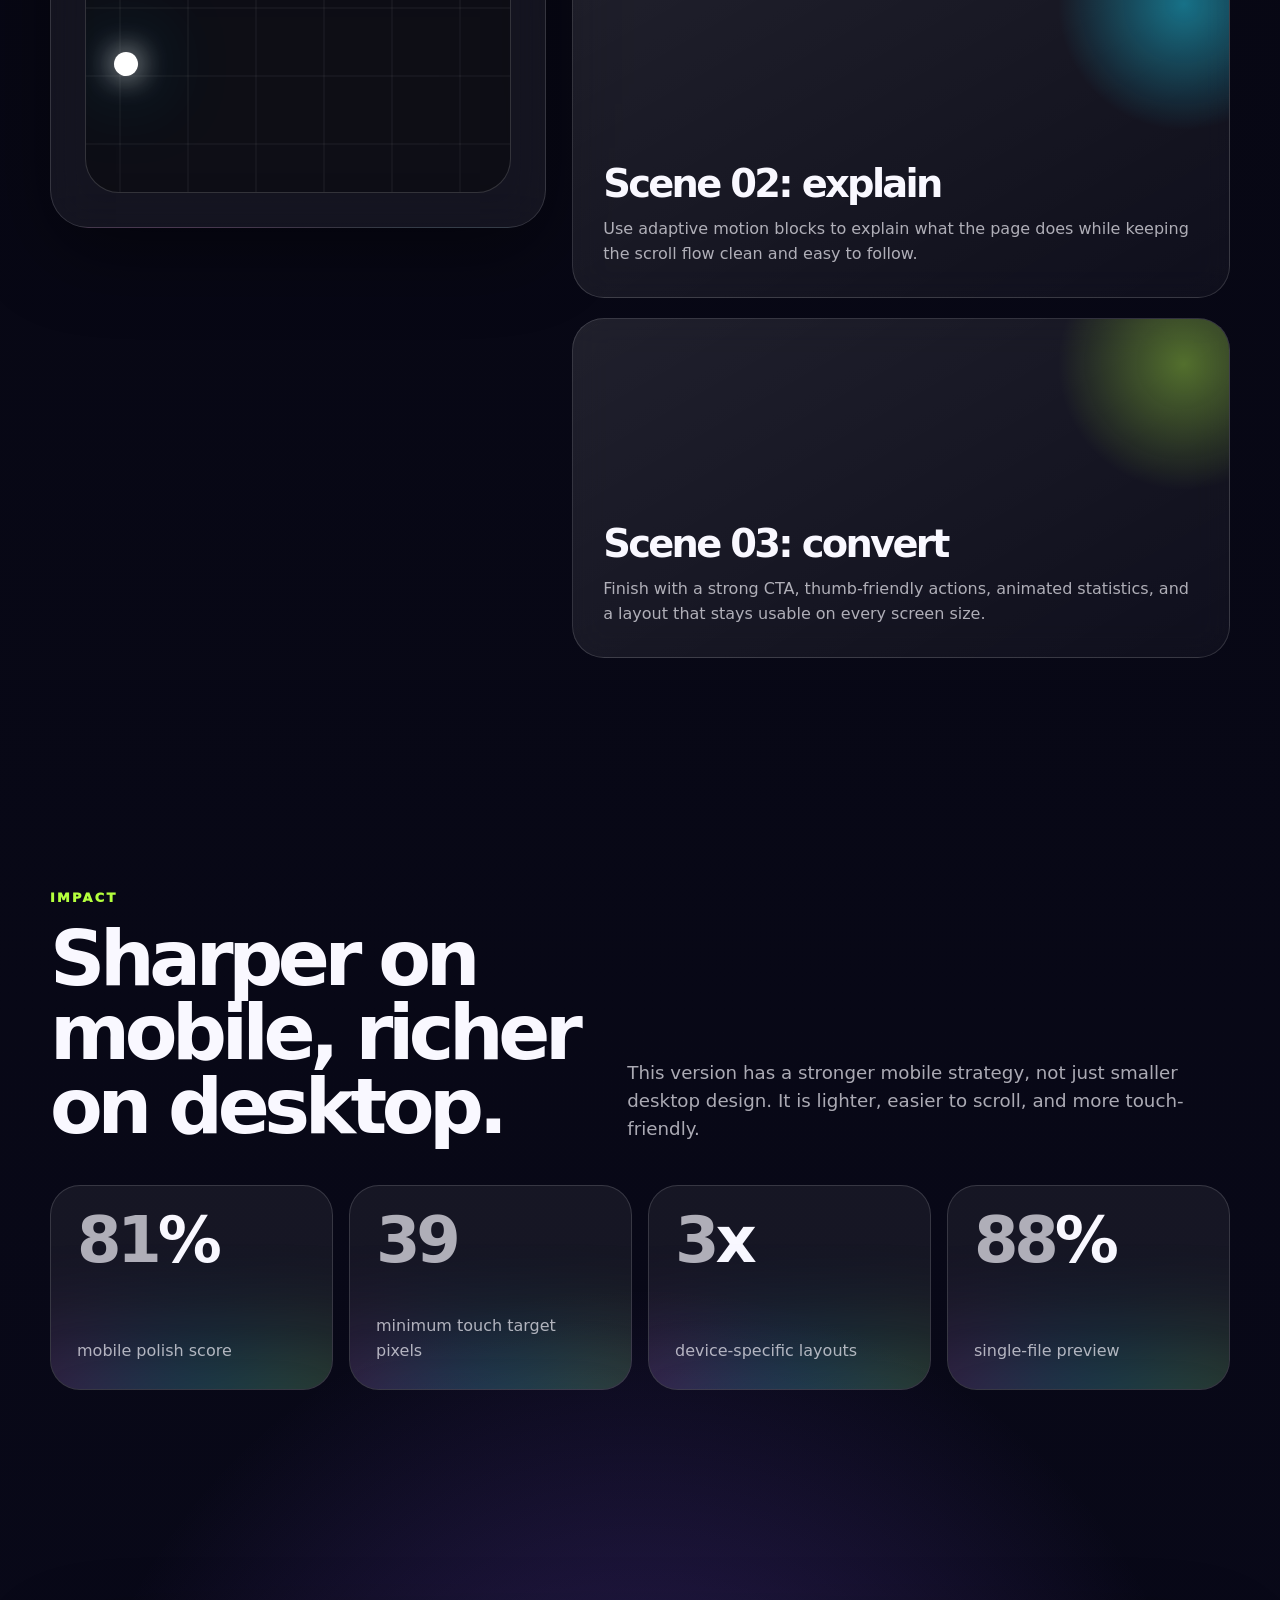
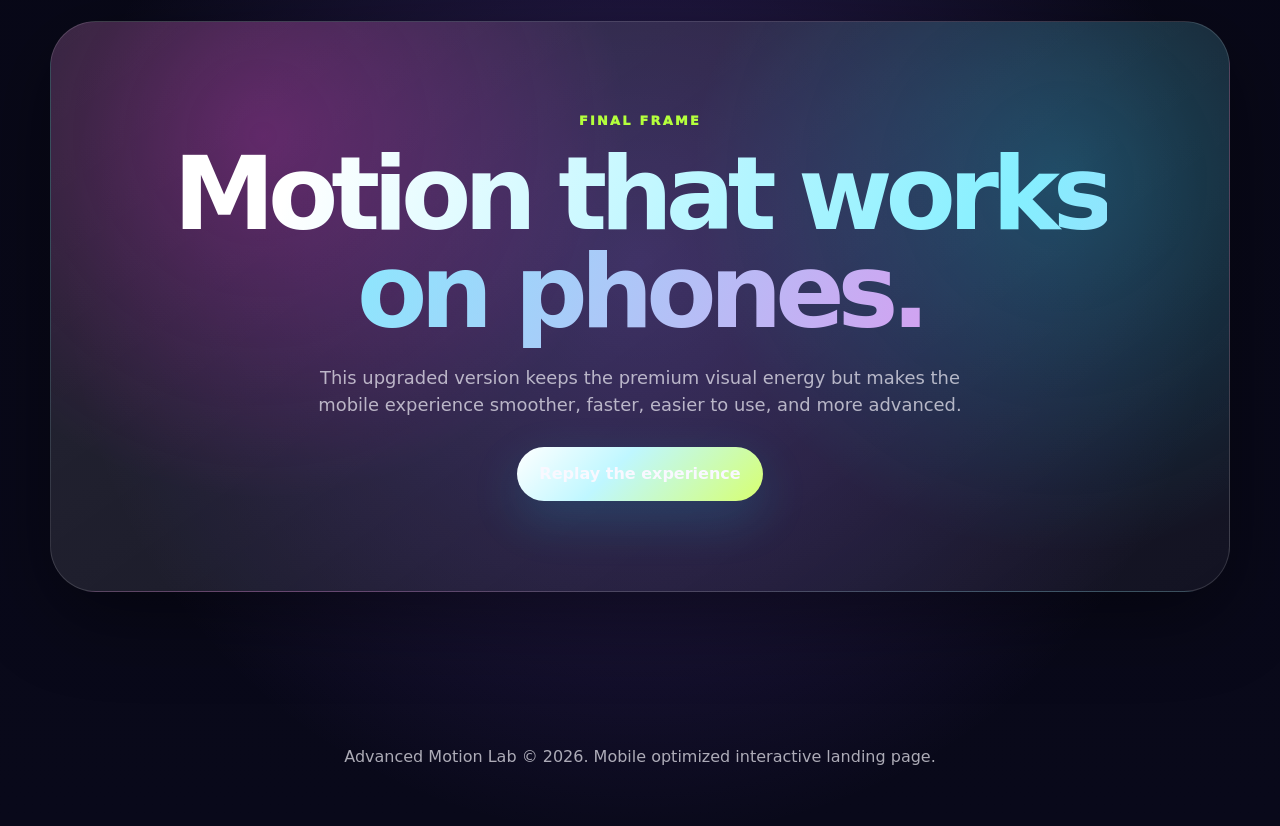
==== commit 7b1051b4: "Optimize advanced motion page for mobile" ====
--- a/advanced-motion-lab/index.html
+++ b/advanced-motion-lab/index.html
@@ -2,46 +2,57 @@
 <html lang="en">
 <head>
   <meta charset="UTF-8" />
-  <meta name="viewport" content="width=device-width, initial-scale=1.0" />
-  <title>Advanced Motion Lab</title>
+  <meta name="viewport" content="width=device-width, initial-scale=1, viewport-fit=cover" />
+  <meta name="theme-color" content="#05050c" />
+  <title>Advanced Motion Lab | Mobile Optimized</title>
   <style>
     :root {
-      --bg: #04040a;
-      --panel: rgba(255, 255, 255, 0.07);
-      --panel-strong: rgba(255, 255, 255, 0.13);
-      --text: #f7f7ff;
-      --muted: rgba(247, 247, 255, 0.68);
+      --bg: #05050c;
+      --bg-2: #09091a;
+      --text: #f9f8ff;
+      --muted: rgba(249, 248, 255, 0.68);
       --line: rgba(255, 255, 255, 0.14);
-      --hot: #ff2cdf;
-      --cyan: #19d7ff;
-      --lime: #a7ff3c;
-      --violet: #8b5cff;
-      --orange: #ff9f43;
-      --radius: 28px;
-      --shadow: 0 30px 90px rgba(0, 0, 0, 0.44);
+      --glass: rgba(255, 255, 255, 0.075);
+      --glass-strong: rgba(255, 255, 255, 0.13);
+      --pink: #ff2cdf;
+      --cyan: #18ddff;
+      --lime: #b4ff3d;
+      --violet: #8f5cff;
+      --amber: #ffb340;
+      --radius: 30px;
+      --safe-top: env(safe-area-inset-top, 0px);
+      --safe-bottom: env(safe-area-inset-bottom, 0px);
+      --nav-h: 72px;
+      --shadow: 0 24px 80px rgba(0, 0, 0, 0.42);
+      color-scheme: dark;
     }
 
     * {
       margin: 0;
       padding: 0;
       box-sizing: border-box;
+      -webkit-tap-highlight-color: transparent;
     }
 
     html {
       scroll-behavior: smooth;
+      text-size-adjust: 100%;
+      -webkit-text-size-adjust: 100%;
     }
 
     body {
       min-height: 100vh;
+      min-height: 100svh;
       font-family: Inter, ui-sans-serif, system-ui, -apple-system, BlinkMacSystemFont, "Segoe UI", sans-serif;
       color: var(--text);
       background:
-        radial-gradient(circle at 16% 10%, rgba(255, 44, 223, 0.22), transparent 28rem),
-        radial-gradient(circle at 82% 6%, rgba(25, 215, 255, 0.18), transparent 30rem),
-        radial-gradient(circle at 50% 80%, rgba(139, 92, 255, 0.22), transparent 42rem),
-        var(--bg);
+        radial-gradient(circle at 20% 8%, rgba(255, 44, 223, 0.24), transparent 26rem),
+        radial-gradient(circle at 85% 4%, rgba(24, 221, 255, 0.2), transparent 28rem),
+        radial-gradient(circle at 50% 90%, rgba(143, 92, 255, 0.28), transparent 36rem),
+        linear-gradient(180deg, var(--bg), var(--bg-2));
       overflow-x: hidden;
-      line-height: 1.6;
+      line-height: 1.55;
+      overscroll-behavior-y: contain;
     }
 
     body::before {
@@ -49,13 +60,13 @@
       position: fixed;
       inset: 0;
       pointer-events: none;
+      z-index: 1;
       opacity: 0.08;
-      z-index: 1;
       background-image:
-        linear-gradient(rgba(255, 255, 255, 0.6) 1px, transparent 1px),
-        linear-gradient(90deg, rgba(255, 255, 255, 0.6) 1px, transparent 1px);
+        linear-gradient(rgba(255,255,255,.72) 1px, transparent 1px),
+        linear-gradient(90deg, rgba(255,255,255,.72) 1px, transparent 1px);
       background-size: 54px 54px;
-      mask-image: radial-gradient(circle at center, black, transparent 75%);
+      mask-image: radial-gradient(circle at 50% 18%, black, transparent 70%);
     }
 
     body::after {
@@ -64,170 +75,227 @@
       inset: 0;
       z-index: 2;
       pointer-events: none;
-      background: linear-gradient(rgba(255, 255, 255, 0.035) 50%, transparent 50%);
+      background: linear-gradient(rgba(255,255,255,.026) 50%, transparent 50%);
       background-size: 100% 4px;
       mix-blend-mode: overlay;
-      opacity: 0.35;
-    }
-
-    a {
-      color: inherit;
-      text-decoration: none;
-    }
+      opacity: .32;
+    }
+
+    a { color: inherit; text-decoration: none; }
+    button { font: inherit; color: inherit; border: 0; background: none; }
 
     .progress {
       position: fixed;
       top: 0;
       left: 0;
+      height: 4px;
       width: 0%;
-      height: 4px;
       z-index: 1000;
-      background: linear-gradient(90deg, var(--hot), var(--cyan), var(--lime));
-      box-shadow: 0 0 24px rgba(25, 215, 255, 0.75);
-    }
-
-    .cursor-glow {
-      position: fixed;
-      width: 420px;
-      height: 420px;
-      left: -210px;
-      top: -210px;
-      z-index: 0;
-      pointer-events: none;
-      border-radius: 50%;
-      background: radial-gradient(circle, rgba(25, 215, 255, 0.18), rgba(255, 44, 223, 0.1) 38%, transparent 66%);
-      filter: blur(12px);
-      transform: translate3d(var(--x, 50vw), var(--y, 50vh), 0);
-    }
-
-    #particle-canvas {
+      background: linear-gradient(90deg, var(--pink), var(--cyan), var(--lime));
+      box-shadow: 0 0 28px rgba(24, 221, 255, .72);
+    }
+
+    #particles {
       position: fixed;
       inset: 0;
+      z-index: 0;
       width: 100%;
       height: 100%;
       pointer-events: none;
-      opacity: 0.78;
+      opacity: .75;
+    }
+
+    .cursor-glow {
+      position: fixed;
+      left: -180px;
+      top: -180px;
+      width: 360px;
+      height: 360px;
+      border-radius: 50%;
       z-index: 0;
+      pointer-events: none;
+      background: radial-gradient(circle, rgba(24,221,255,.18), rgba(255,44,223,.1) 42%, transparent 70%);
+      filter: blur(12px);
+      transform: translate3d(var(--x, 50vw), var(--y, 50vh), 0);
     }
 
     .nav {
       position: fixed;
-      top: 18px;
       left: 50%;
+      top: calc(12px + var(--safe-top));
+      width: min(1120px, calc(100% - 24px));
       transform: translateX(-50%);
-      width: min(1120px, calc(100% - 28px));
-      z-index: 100;
+      z-index: 120;
       display: flex;
       align-items: center;
       justify-content: space-between;
-      padding: 12px 14px 12px 18px;
+      min-height: var(--nav-h);
+      padding: 10px 12px 10px 16px;
       border: 1px solid var(--line);
       border-radius: 999px;
-      background: rgba(4, 4, 10, 0.62);
-      backdrop-filter: blur(22px);
-      box-shadow: 0 16px 50px rgba(0, 0, 0, 0.22);
+      background: rgba(5, 5, 12, .68);
+      backdrop-filter: blur(24px);
+      box-shadow: 0 18px 60px rgba(0,0,0,.28);
     }
 
     .brand {
-      display: flex;
+      display: inline-flex;
+      align-items: center;
       gap: 10px;
-      align-items: center;
-      font-weight: 800;
-      letter-spacing: -0.04em;
+      min-width: 0;
+      font-weight: 900;
+      letter-spacing: -.045em;
     }
 
     .brand-mark {
-      width: 34px;
-      height: 34px;
-      border-radius: 12px;
+      flex: 0 0 38px;
+      width: 38px;
+      height: 38px;
+      border-radius: 14px;
       background:
-        radial-gradient(circle at 30% 30%, #fff, transparent 24%),
-        conic-gradient(from 90deg, var(--hot), var(--cyan), var(--lime), var(--violet), var(--hot));
-      box-shadow: 0 0 30px rgba(255, 44, 223, 0.42);
-      animation: spin 7s linear infinite;
-    }
-
-    @keyframes spin {
-      to { transform: rotate(360deg); }
+        radial-gradient(circle at 30% 28%, #fff, transparent 22%),
+        conic-gradient(from 120deg, var(--pink), var(--cyan), var(--lime), var(--violet), var(--pink));
+      box-shadow: 0 0 32px rgba(255,44,223,.45);
+      animation: spin 8s linear infinite;
+    }
+
+    @keyframes spin { to { transform: rotate(360deg); } }
+
+    .brand-text {
+      overflow: hidden;
+      text-overflow: ellipsis;
+      white-space: nowrap;
     }
 
     .nav-links {
       display: flex;
-      gap: 6px;
       align-items: center;
-    }
-
-    .nav-links a {
-      padding: 10px 14px;
-      color: var(--muted);
-      font-size: 0.9rem;
-      border-radius: 999px;
-      transition: 0.25s ease;
-    }
-
-    .nav-links a:hover {
-      color: var(--text);
-      background: rgba(255, 255, 255, 0.08);
-    }
-
+      gap: 4px;
+    }
+
+    .nav-links a,
+    .nav-cta,
+    .menu-button,
     .btn {
+      min-height: 48px;
       display: inline-flex;
       align-items: center;
       justify-content: center;
       gap: 10px;
-      min-height: 48px;
-      padding: 0 20px;
       border-radius: 999px;
-      border: 1px solid rgba(255, 255, 255, 0.18);
-      color: var(--text);
-      background: rgba(255, 255, 255, 0.08);
-      backdrop-filter: blur(20px);
-      box-shadow: inset 0 1px 0 rgba(255, 255, 255, 0.12);
-      transition: transform 0.28s ease, box-shadow 0.28s ease, background 0.28s ease;
-      font-weight: 700;
-    }
-
-    .btn:hover {
-      transform: translateY(-4px);
-      background: rgba(255, 255, 255, 0.14);
-      box-shadow: 0 18px 45px rgba(25, 215, 255, 0.18);
-    }
-
+      transition: transform .28s ease, background .28s ease, box-shadow .28s ease;
+    }
+
+    .nav-links a {
+      padding: 0 14px;
+      color: var(--muted);
+      font-size: .9rem;
+    }
+
+    .nav-links a:hover { color: var(--text); background: rgba(255,255,255,.08); }
+
+    .nav-cta,
     .btn-primary {
-      color: #020205;
-      background: linear-gradient(135deg, #fff, #bff9ff 38%, #cfff7c 100%);
-      border: 0;
+      color: #030309;
+      background: linear-gradient(135deg, #fff, #c7f8ff 38%, #d6ff83);
+      font-weight: 900;
+      box-shadow: 0 18px 50px rgba(24,221,255,.16);
+    }
+
+    .nav-cta { padding: 0 18px; }
+
+    .menu-button {
+      display: none;
+      width: 52px;
+      background: rgba(255,255,255,.08);
+      border: 1px solid rgba(255,255,255,.13);
+    }
+
+    .menu-button i,
+    .menu-button i::before,
+    .menu-button i::after {
+      display: block;
+      width: 18px;
+      height: 2px;
+      border-radius: 99px;
+      background: #fff;
+      transition: transform .26s ease, opacity .26s ease;
+      content: "";
+    }
+
+    .menu-button i::before { transform: translateY(-6px); }
+    .menu-button i::after { transform: translateY(4px); }
+    .menu-button.active i { transform: rotate(45deg); }
+    .menu-button.active i::before { transform: translateY(0) rotate(90deg); }
+    .menu-button.active i::after { opacity: 0; }
+
+    .mobile-menu {
+      position: fixed;
+      top: calc(var(--nav-h) + 28px + var(--safe-top));
+      left: 12px;
+      right: 12px;
+      z-index: 115;
+      padding: 14px;
+      display: none;
+      border: 1px solid var(--line);
+      border-radius: 26px;
+      background: rgba(5, 5, 12, .88);
+      backdrop-filter: blur(28px);
+      box-shadow: var(--shadow);
+      transform-origin: top center;
+      animation: menuIn .24s ease both;
+    }
+
+    .mobile-menu.open { display: grid; gap: 8px; }
+
+    @keyframes menuIn {
+      from { opacity: 0; transform: translateY(-10px) scale(.98); }
+      to { opacity: 1; transform: translateY(0) scale(1); }
+    }
+
+    .mobile-menu a {
+      min-height: 54px;
+      display: flex;
+      align-items: center;
+      justify-content: space-between;
+      padding: 0 16px;
+      border-radius: 18px;
+      background: rgba(255,255,255,.06);
+      color: rgba(255,255,255,.86);
+      font-weight: 800;
     }
 
     .section {
       position: relative;
-      z-index: 3;
+      z-index: 4;
       width: min(1180px, calc(100% - 32px));
       margin: 0 auto;
     }
 
     .hero {
+      min-height: 100vh;
       min-height: 100svh;
       display: grid;
-      grid-template-columns: 1.02fr 0.98fr;
+      grid-template-columns: 1fr 1fr;
+      gap: clamp(2rem, 5vw, 5rem);
       align-items: center;
-      gap: clamp(2rem, 4vw, 5rem);
-      padding-top: 110px;
-      padding-bottom: 80px;
+      padding: calc(110px + var(--safe-top)) 0 76px;
     }
 
     .eyebrow {
+      width: fit-content;
       display: inline-flex;
       align-items: center;
       gap: 10px;
+      margin-bottom: 20px;
       padding: 9px 13px;
-      margin-bottom: 22px;
-      border: 1px solid rgba(255, 255, 255, 0.15);
+      border: 1px solid rgba(255,255,255,.14);
       border-radius: 999px;
-      background: rgba(255, 255, 255, 0.07);
-      color: rgba(255, 255, 255, 0.78);
-      font-size: 0.86rem;
-      letter-spacing: 0.08em;
+      background: rgba(255,255,255,.07);
+      color: rgba(255,255,255,.78);
+      font-size: .78rem;
+      font-weight: 900;
+      letter-spacing: .12em;
       text-transform: uppercase;
     }
 
@@ -236,29 +304,29 @@
       height: 10px;
       border-radius: 50%;
       background: var(--lime);
-      box-shadow: 0 0 0 0 rgba(167, 255, 60, 0.72);
-      animation: pulse 1.8s infinite;
+      box-shadow: 0 0 0 0 rgba(180,255,61,.72);
+      animation: pulse 1.7s infinite;
     }
 
     @keyframes pulse {
-      70% { box-shadow: 0 0 0 14px transparent; }
+      70% { box-shadow: 0 0 0 13px transparent; }
       100% { box-shadow: 0 0 0 0 transparent; }
     }
 
     h1, h2, h3 {
-      line-height: 0.96;
-      letter-spacing: -0.07em;
-    }
-
-    .hero h1 {
-      font-size: clamp(3.25rem, 9vw, 7.7rem);
-      max-width: 870px;
+      line-height: .96;
+      letter-spacing: -.07em;
+    }
+
+    h1 {
+      max-width: 840px;
+      font-size: clamp(3.15rem, 8.5vw, 7.7rem);
       margin-bottom: 24px;
     }
 
     .gradient-text {
       color: transparent;
-      background: linear-gradient(110deg, #fff 5%, #83efff 28%, #ff73e8 55%, #caff5b 86%);
+      background: linear-gradient(110deg, #fff 4%, #85efff 26%, #ff74e8 58%, #d7ff62 86%);
       background-size: 220% 100%;
       background-clip: text;
       -webkit-background-clip: text;
@@ -271,242 +339,301 @@
     }
 
     .hero-copy {
-      max-width: 670px;
+      max-width: 640px;
+      margin-bottom: 28px;
       color: var(--muted);
-      font-size: clamp(1.02rem, 2vw, 1.22rem);
-      margin-bottom: 32px;
+      font-size: clamp(1rem, 2vw, 1.2rem);
     }
 
     .hero-actions {
       display: flex;
       flex-wrap: wrap;
+      gap: 12px;
+      align-items: center;
+    }
+
+    .btn {
+      position: relative;
+      min-height: 54px;
+      padding: 0 22px;
+      border: 1px solid rgba(255,255,255,.15);
+      background: rgba(255,255,255,.08);
+      color: var(--text);
+      font-weight: 900;
+      overflow: hidden;
+      backdrop-filter: blur(18px);
+      touch-action: manipulation;
+    }
+
+    .btn::after {
+      content: "";
+      position: absolute;
+      inset: 0;
+      background: linear-gradient(90deg, transparent, rgba(255,255,255,.26), transparent);
+      transform: translateX(-120%);
+      transition: transform .6s ease;
+    }
+
+    .btn:hover { transform: translateY(-4px); box-shadow: 0 18px 50px rgba(24,221,255,.16); }
+    .btn:hover::after { transform: translateX(120%); }
+    .btn-primary { border: 0; background: linear-gradient(135deg, #fff, #bff7ff 40%, #d7ff70); }
+
+    .hero-meta {
+      display: grid;
+      grid-template-columns: repeat(3, minmax(0, 1fr));
       gap: 14px;
-      align-items: center;
-    }
-
-    .hero-meta {
-      display: flex;
-      gap: 26px;
-      flex-wrap: wrap;
-      margin-top: 38px;
-      color: var(--muted);
-    }
-
-    .hero-meta strong {
+      margin-top: 34px;
+      max-width: 650px;
+    }
+
+    .meta-card {
+      min-height: 112px;
+      padding: 18px;
+      border: 1px solid var(--line);
+      border-radius: 22px;
+      background: rgba(255,255,255,.06);
+      backdrop-filter: blur(20px);
+    }
+
+    .meta-card strong {
       display: block;
       color: var(--text);
-      font-size: 1.4rem;
-      letter-spacing: -0.04em;
-    }
-
-    .stage-wrap {
+      font-size: 1.7rem;
+      line-height: 1;
+      letter-spacing: -.05em;
+      margin-bottom: 8px;
+    }
+
+    .meta-card span { color: var(--muted); font-size: .9rem; }
+
+    .phone-stage {
       position: relative;
-      min-height: 620px;
-      perspective: 1400px;
+      min-height: 650px;
+      display: grid;
+      place-items: center;
+      perspective: 1200px;
+    }
+
+    .phone-shell {
+      position: relative;
+      width: min(330px, 78vw);
+      aspect-ratio: 9 / 18.5;
+      border-radius: 44px;
+      padding: 12px;
+      border: 1px solid rgba(255,255,255,.18);
+      background:
+        linear-gradient(145deg, rgba(255,255,255,.18), rgba(255,255,255,.04)),
+        rgba(255,255,255,.06);
+      box-shadow: var(--shadow), 0 0 90px rgba(143,92,255,.22);
+      transform: rotateX(9deg) rotateY(-13deg) rotateZ(2deg);
       transform-style: preserve-3d;
-    }
-
-    .stage-card {
+      animation: phoneFloat 7s ease-in-out infinite;
+    }
+
+    @keyframes phoneFloat {
+      0%,100% { transform: rotateX(9deg) rotateY(-13deg) rotateZ(2deg) translateY(0); }
+      50% { transform: rotateX(7deg) rotateY(-8deg) rotateZ(-1deg) translateY(-18px); }
+    }
+
+    .phone-screen {
+      position: relative;
+      width: 100%;
+      height: 100%;
+      border-radius: 34px;
+      overflow: hidden;
+      background:
+        radial-gradient(circle at 30% 10%, rgba(255,44,223,.4), transparent 34%),
+        radial-gradient(circle at 80% 30%, rgba(24,221,255,.38), transparent 34%),
+        linear-gradient(180deg, #0b0b18, #05050c);
+      border: 1px solid rgba(255,255,255,.14);
+    }
+
+    .phone-notch {
       position: absolute;
-      inset: 50% auto auto 50%;
-      width: min(520px, 88vw);
-      height: 620px;
-      transform: translate(-50%, -50%) rotateX(58deg) rotateZ(-36deg);
-      transform-style: preserve-3d;
-      border-radius: 42px;
-      border: 1px solid rgba(255, 255, 255, 0.16);
-      background:
-        linear-gradient(140deg, rgba(255, 255, 255, 0.16), rgba(255, 255, 255, 0.04)),
-        radial-gradient(circle at 20% 20%, rgba(255, 44, 223, 0.28), transparent 32%),
-        radial-gradient(circle at 80% 50%, rgba(25, 215, 255, 0.25), transparent 32%),
-        rgba(255, 255, 255, 0.06);
-      box-shadow: var(--shadow), 0 0 100px rgba(139, 92, 255, 0.18);
+      top: 13px;
+      left: 50%;
+      transform: translateX(-50%);
+      width: 96px;
+      height: 24px;
+      border-radius: 999px;
+      background: rgba(0,0,0,.72);
+      z-index: 3;
+    }
+
+    .screen-orb {
+      position: absolute;
+      width: 150px;
+      height: 150px;
+      border-radius: 50%;
+      background: radial-gradient(circle, rgba(255,255,255,.8), rgba(24,221,255,.38), transparent 72%);
+      filter: blur(2px);
+      left: 18px;
+      top: 86px;
+      animation: screenOrb 6s ease-in-out infinite alternate;
+    }
+
+    @keyframes screenOrb {
+      to { transform: translate(88px, 250px) scale(.74); background: radial-gradient(circle, rgba(255,255,255,.82), rgba(255,44,223,.42), transparent 72%); }
+    }
+
+    .screen-card {
+      position: absolute;
+      left: 20px;
+      right: 20px;
+      border: 1px solid rgba(255,255,255,.16);
+      border-radius: 24px;
+      background: rgba(255,255,255,.1);
+      backdrop-filter: blur(18px);
+      box-shadow: 0 20px 60px rgba(0,0,0,.25);
+    }
+
+    .screen-card.top {
+      top: 84px;
+      min-height: 152px;
+      padding: 18px;
+      animation: cardSlide 5.5s ease-in-out infinite;
+    }
+
+    .screen-card.bottom {
+      bottom: 24px;
+      min-height: 220px;
+      padding: 18px;
+      animation: cardSlide 6.5s ease-in-out infinite reverse;
+    }
+
+    @keyframes cardSlide {
+      0%, 100% { transform: translateY(0); }
+      50% { transform: translateY(-14px); }
+    }
+
+    .screen-line {
+      display: block;
+      height: 10px;
+      border-radius: 999px;
+      background: rgba(255,255,255,.18);
+      margin-bottom: 11px;
       overflow: hidden;
-      animation: floatCard 7s ease-in-out infinite;
-    }
-
-    @keyframes floatCard {
-      0%, 100% { transform: translate(-50%, -50%) rotateX(58deg) rotateZ(-36deg) translateY(0); }
-      50% { transform: translate(-50%, -50%) rotateX(58deg) rotateZ(-36deg) translateY(-22px); }
-    }
-
-    .stage-card::before {
+    }
+
+    .screen-line::before {
+      content: "";
+      display: block;
+      width: var(--w, 70%);
+      height: 100%;
+      border-radius: inherit;
+      background: linear-gradient(90deg, var(--pink), var(--cyan), var(--lime));
+      animation: loadLine 3.6s ease-in-out infinite;
+    }
+
+    @keyframes loadLine {
+      0%, 100% { transform: translateX(-18%); }
+      50% { transform: translateX(24%); }
+    }
+
+    .orbit-ring {
+      position: absolute;
+      border: 1px solid rgba(255,255,255,.15);
+      border-radius: 50%;
+      animation: spin 14s linear infinite;
+      pointer-events: none;
+    }
+
+    .orbit-ring.one { width: 520px; height: 520px; }
+    .orbit-ring.two { width: 400px; height: 400px; animation-duration: 9s; animation-direction: reverse; }
+    .orbit-ring::after {
       content: "";
       position: absolute;
-      inset: 28px;
-      border-radius: 32px;
-      border: 1px solid rgba(255, 255, 255, 0.16);
-      background: rgba(0, 0, 0, 0.16);
-    }
-
-    .stage-card::after {
-      content: "";
-      position: absolute;
-      inset: -40%;
-      background: conic-gradient(from 180deg, transparent, rgba(255, 255, 255, 0.38), transparent 30%);
-      animation: sweep 4.8s linear infinite;
-    }
-
-    @keyframes sweep {
-      to { transform: rotate(360deg); }
-    }
-
-    .orbit {
-      position: absolute;
-      inset: 50% auto auto 50%;
+      top: 22px;
+      left: 50%;
+      width: 18px;
+      height: 18px;
       border-radius: 50%;
-      border: 1px solid rgba(255, 255, 255, 0.16);
-      transform-style: preserve-3d;
-      animation: orbitSpin 16s linear infinite;
-    }
-
-    .orbit.one {
-      width: 510px;
-      height: 510px;
-      transform: translate(-50%, -50%) rotateX(72deg) rotateY(14deg);
-    }
-
-    .orbit.two {
-      width: 390px;
-      height: 390px;
-      transform: translate(-50%, -50%) rotateX(62deg) rotateY(-28deg);
-      animation-duration: 10s;
-      animation-direction: reverse;
-    }
-
-    .orbit.three {
-      width: 270px;
-      height: 270px;
-      transform: translate(-50%, -50%) rotateX(74deg) rotateY(48deg);
-      animation-duration: 8s;
-    }
-
-    @keyframes orbitSpin {
-      from { rotate: 0deg; }
-      to { rotate: 360deg; }
-    }
-
-    .orb {
-      position: absolute;
-      width: 22px;
-      height: 22px;
-      border-radius: 50%;
-      top: -11px;
-      left: 50%;
       transform: translateX(-50%);
       background: var(--cyan);
-      box-shadow: 0 0 22px var(--cyan), 0 0 60px rgba(25, 215, 255, 0.6);
-    }
-
-    .orbit.two .orb { background: var(--hot); box-shadow: 0 0 22px var(--hot), 0 0 60px rgba(255, 44, 223, 0.5); }
-    .orbit.three .orb { background: var(--lime); box-shadow: 0 0 22px var(--lime), 0 0 60px rgba(167, 255, 60, 0.5); }
-
-    .floating-ui {
+      box-shadow: 0 0 24px var(--cyan), 0 0 70px rgba(24,221,255,.6);
+    }
+    .orbit-ring.two::after { background: var(--pink); box-shadow: 0 0 24px var(--pink), 0 0 70px rgba(255,44,223,.55); }
+
+    .mobile-hint {
+      display: none;
       position: absolute;
-      display: grid;
-      gap: 9px;
-      padding: 16px;
-      border: 1px solid rgba(255, 255, 255, 0.15);
-      border-radius: 22px;
-      background: rgba(2, 2, 5, 0.68);
-      backdrop-filter: blur(20px);
-      box-shadow: 0 22px 70px rgba(0, 0, 0, 0.34);
-      animation: floatUi 5.6s ease-in-out infinite;
-    }
-
-    .floating-ui span {
-      display: block;
-      height: 8px;
+      left: 50%;
+      bottom: 8px;
+      transform: translateX(-50%);
+      padding: 10px 14px;
       border-radius: 999px;
-      background: rgba(255, 255, 255, 0.16);
-      overflow: hidden;
-    }
-
-    .floating-ui span::before {
-      content: "";
-      display: block;
-      height: 100%;
-      width: var(--w);
-      border-radius: inherit;
-      background: linear-gradient(90deg, var(--hot), var(--cyan));
-    }
-
-    .ui-one { width: 180px; top: 95px; left: 0; --w: 72%; }
-    .ui-two { width: 210px; right: 0; bottom: 110px; --w: 86%; animation-delay: -1.2s; }
-    .ui-three { width: 168px; right: 35px; top: 28px; --w: 58%; animation-delay: -2.2s; }
-
-    @keyframes floatUi {
-      0%, 100% { transform: translateY(0) rotate(0deg); }
-      50% { transform: translateY(-18px) rotate(1.5deg); }
+      color: rgba(255,255,255,.72);
+      background: rgba(255,255,255,.08);
+      border: 1px solid rgba(255,255,255,.12);
+      font-size: .78rem;
+      font-weight: 800;
+      white-space: nowrap;
     }
 
     .marquee {
       position: relative;
-      z-index: 3;
+      z-index: 4;
       display: flex;
-      width: 100%;
       overflow: hidden;
-      padding: 24px 0;
+      padding: 22px 0;
       border-block: 1px solid var(--line);
-      background: rgba(255, 255, 255, 0.04);
+      background: rgba(255,255,255,.04);
     }
 
     .marquee-track {
       display: flex;
-      flex-shrink: 0;
       gap: 18px;
       min-width: 100%;
-      animation: marquee 24s linear infinite;
+      flex-shrink: 0;
+      animation: marquee 26s linear infinite;
     }
 
     .marquee b {
-      font-size: clamp(2rem, 4vw, 4rem);
-      letter-spacing: -0.06em;
-      color: rgba(255, 255, 255, 0.15);
-      -webkit-text-stroke: 1px rgba(255, 255, 255, 0.28);
       white-space: nowrap;
+      font-size: clamp(2rem, 4vw, 4.2rem);
+      line-height: 1;
+      letter-spacing: -.07em;
+      color: rgba(255,255,255,.14);
+      -webkit-text-stroke: 1px rgba(255,255,255,.28);
     }
 
     @keyframes marquee {
-      from { transform: translateX(0); }
       to { transform: translateX(-50%); }
     }
 
-    .block {
-      padding: clamp(5rem, 9vw, 9rem) 0;
-    }
+    .block { padding: clamp(4.8rem, 9vw, 9rem) 0; }
 
     .section-head {
       display: grid;
-      grid-template-columns: 0.9fr 1.1fr;
+      grid-template-columns: .95fr 1.05fr;
       gap: 2rem;
       align-items: end;
-      margin-bottom: 48px;
-    }
-
-    .section-kicker {
+      margin-bottom: 42px;
+    }
+
+    .kicker {
+      margin-bottom: 14px;
       color: var(--lime);
-      font-size: 0.86rem;
+      font-size: .8rem;
+      font-weight: 950;
+      letter-spacing: .18em;
       text-transform: uppercase;
-      letter-spacing: 0.18em;
-      margin-bottom: 16px;
-      font-weight: 800;
     }
 
     .section-title {
-      font-size: clamp(2.6rem, 6vw, 5.8rem);
       max-width: 780px;
+      font-size: clamp(2.65rem, 6vw, 5.8rem);
     }
 
     .section-lede {
+      max-width: 650px;
       color: var(--muted);
-      font-size: clamp(1rem, 2vw, 1.17rem);
-      max-width: 650px;
+      font-size: clamp(1rem, 2vw, 1.14rem);
     }
 
     .grid {
       display: grid;
-      grid-template-columns: repeat(3, 1fr);
+      grid-template-columns: repeat(3, minmax(0, 1fr));
       gap: 18px;
     }
 
@@ -516,18 +643,12 @@
       padding: 24px;
       border: 1px solid var(--line);
       border-radius: var(--radius);
-      background:
-        linear-gradient(160deg, rgba(255, 255, 255, 0.12), rgba(255, 255, 255, 0.035)),
-        rgba(255, 255, 255, 0.055);
-      backdrop-filter: blur(24px);
+      background: linear-gradient(155deg, rgba(255,255,255,.12), rgba(255,255,255,.035));
+      backdrop-filter: blur(22px);
       overflow: hidden;
       transform-style: preserve-3d;
-      transition: transform 0.35s ease, border-color 0.35s ease, background 0.35s ease;
-    }
-
-    .motion-card:hover {
-      border-color: rgba(255, 255, 255, 0.32);
-      background: rgba(255, 255, 255, 0.085);
+      transition: transform .35s ease, border-color .35s ease, background .35s ease;
+      touch-action: manipulation;
     }
 
     .motion-card::before {
@@ -535,35 +656,62 @@
       position: absolute;
       inset: -1px;
       opacity: 0;
-      background: radial-gradient(circle at var(--mx, 50%) var(--my, 50%), rgba(25, 215, 255, 0.32), transparent 34%);
-      transition: opacity 0.3s ease;
+      background: radial-gradient(circle at var(--mx, 50%) var(--my, 50%), rgba(24,221,255,.32), transparent 36%);
+      transition: opacity .3s ease;
       pointer-events: none;
     }
 
-    .motion-card:hover::before {
-      opacity: 1;
-    }
+    .motion-card:active,
+    .motion-card:hover {
+      border-color: rgba(255,255,255,.34);
+      background: linear-gradient(155deg, rgba(255,255,255,.16), rgba(255,255,255,.055));
+    }
+
+    .motion-card:hover::before,
+    .motion-card:active::before { opacity: 1; }
 
     .card-number {
       position: relative;
       z-index: 1;
-      width: 52px;
-      height: 52px;
+      width: 54px;
+      height: 54px;
       display: grid;
       place-items: center;
-      border-radius: 17px;
-      color: #030307;
+      border-radius: 18px;
+      color: #030309;
       background: linear-gradient(135deg, var(--cyan), var(--lime));
-      font-weight: 900;
-      box-shadow: 0 18px 48px rgba(25, 215, 255, 0.18);
+      box-shadow: 0 20px 55px rgba(24,221,255,.18);
+      font-weight: 950;
+    }
+
+    .mini-orbit {
+      position: absolute;
+      right: -70px;
+      top: -70px;
+      width: 215px;
+      height: 215px;
+      border: 1px dashed rgba(255,255,255,.2);
+      border-radius: 50%;
+      animation: spin 12s linear infinite;
+    }
+
+    .mini-orbit::after {
+      content: "";
+      position: absolute;
+      top: 28px;
+      left: 20px;
+      width: 18px;
+      height: 18px;
+      border-radius: 50%;
+      background: var(--pink);
+      box-shadow: 0 0 24px var(--pink);
     }
 
     .motion-card h3 {
       position: relative;
       z-index: 1;
-      margin-top: 86px;
+      margin-top: 92px;
       font-size: 2rem;
-      letter-spacing: -0.055em;
     }
 
     .motion-card p {
@@ -573,69 +721,46 @@
       color: var(--muted);
     }
 
-    .mini-orbit {
-      position: absolute;
-      right: -70px;
-      top: -70px;
-      width: 210px;
-      height: 210px;
-      border-radius: 50%;
-      border: 1px dashed rgba(255, 255, 255, 0.2);
-      animation: spin 12s linear infinite;
-    }
-
-    .mini-orbit::after {
-      content: "";
-      position: absolute;
-      top: 25px;
-      left: 18px;
-      width: 18px;
-      height: 18px;
-      border-radius: 50%;
-      background: var(--hot);
-      box-shadow: 0 0 24px var(--hot);
-    }
-
     .showcase {
       display: grid;
-      grid-template-columns: 0.82fr 1.18fr;
-      gap: 28px;
-      align-items: stretch;
-    }
-
-    .sticky-panel {
+      grid-template-columns: .86fr 1.14fr;
+      gap: 26px;
+      align-items: start;
+    }
+
+    .sticky-visual {
       position: sticky;
-      top: 110px;
-      min-height: 620px;
+      top: calc(var(--nav-h) + 34px + var(--safe-top));
+      min-height: 630px;
       border: 1px solid var(--line);
-      border-radius: 36px;
+      border-radius: 38px;
       background:
-        radial-gradient(circle at 20% 10%, rgba(255, 44, 223, 0.18), transparent 36%),
-        radial-gradient(circle at 80% 20%, rgba(25, 215, 255, 0.18), transparent 34%),
-        rgba(255, 255, 255, 0.055);
+        radial-gradient(circle at 24% 18%, rgba(255,44,223,.2), transparent 34%),
+        radial-gradient(circle at 84% 26%, rgba(24,221,255,.2), transparent 34%),
+        rgba(255,255,255,.055);
       backdrop-filter: blur(24px);
       box-shadow: var(--shadow);
       overflow: hidden;
     }
 
-    .device {
+    .visual-device {
       position: absolute;
-      inset: 42px;
+      inset: 34px;
       border-radius: 34px;
-      border: 1px solid rgba(255, 255, 255, 0.16);
-      background: rgba(0, 0, 0, 0.36);
+      border: 1px solid rgba(255,255,255,.16);
+      background: rgba(0,0,0,.34);
       overflow: hidden;
     }
 
-    .device::before {
+    .visual-device::before {
       content: "";
       position: absolute;
       inset: 0;
       background:
-        linear-gradient(90deg, transparent 0 48%, rgba(255, 255, 255, 0.08) 49% 51%, transparent 52%),
-        linear-gradient(transparent 0 48%, rgba(255, 255, 255, 0.08) 49% 51%, transparent 52%);
-      background-size: 70px 70px;
-      opacity: 0.45;
+        linear-gradient(90deg, transparent 0 48%, rgba(255,255,255,.08) 49% 51%, transparent 52%),
+        linear-gradient(transparent 0 48%, rgba(255,255,255,.08) 49% 51%, transparent 52%);
+      background-size: 68px 68px;
+      opacity: .48;
     }
 
     .motion-path {
@@ -653,158 +778,178 @@
       stroke-dasharray: 1100;
       stroke-dashoffset: 1100;
       animation: drawPath 4s ease-in-out infinite alternate;
-      filter: drop-shadow(0 0 14px rgba(25, 215, 255, 0.6));
-    }
-
-    @keyframes drawPath {
-      to { stroke-dashoffset: 0; }
-    }
+      filter: drop-shadow(0 0 14px rgba(24,221,255,.65));
+    }
+
+    @keyframes drawPath { to { stroke-dashoffset: 0; } }
 
     .kinetic-dot {
       position: absolute;
-      left: 10%;
-      top: 70%;
       width: 24px;
       height: 24px;
       border-radius: 50%;
       background: #fff;
-      box-shadow: 0 0 30px #fff, 0 0 80px var(--cyan);
+      box-shadow: 0 0 30px #fff, 0 0 86px var(--cyan);
       offset-path: path("M 40 430 C 160 120, 360 100, 440 260 S 240 520, 470 430");
       animation: moveDot 4s ease-in-out infinite alternate;
     }
 
-    @keyframes moveDot {
-      to { offset-distance: 100%; }
-    }
-
-    .scroll-scenes {
+    @keyframes moveDot { to { offset-distance: 100%; } }
+
+    .scene-list {
       display: grid;
-      gap: 24px;
+      gap: 20px;
     }
 
     .scene {
-      min-height: 360px;
-      border: 1px solid var(--line);
-      border-radius: 32px;
-      padding: 34px;
-      background: linear-gradient(150deg, rgba(255, 255, 255, 0.09), rgba(255, 255, 255, 0.03));
-      backdrop-filter: blur(18px);
+      position: relative;
+      min-height: 340px;
       display: flex;
       flex-direction: column;
       justify-content: flex-end;
+      padding: 30px;
+      border: 1px solid var(--line);
+      border-radius: 32px;
+      background: linear-gradient(150deg, rgba(255,255,255,.1), rgba(255,255,255,.035));
+      backdrop-filter: blur(18px);
       overflow: hidden;
-      position: relative;
     }
 
     .scene::before {
       content: "";
       position: absolute;
-      width: 260px;
-      height: 260px;
-      right: -70px;
-      top: -70px;
+      width: 250px;
+      height: 250px;
+      right: -80px;
+      top: -80px;
       border-radius: 50%;
-      background: radial-gradient(circle, var(--glow), transparent 65%);
-      filter: blur(4px);
-      opacity: 0.7;
-      transform: scale(var(--scene-scale, 0.6));
-      transition: transform 0.8s ease;
-    }
-
-    .scene.active::before {
-      --scene-scale: 1;
-    }
-
-    .scene:nth-child(1) { --glow: rgba(255, 44, 223, 0.45); }
-    .scene:nth-child(2) { --glow: rgba(25, 215, 255, 0.45); }
-    .scene:nth-child(3) { --glow: rgba(167, 255, 60, 0.38); }
+      background: radial-gradient(circle, var(--glow), transparent 66%);
+      transform: scale(.62);
+      transition: transform .8s ease;
+    }
+
+    .scene.active::before { transform: scale(1.08); }
+    .scene:nth-child(1) { --glow: rgba(255,44,223,.46); }
+    .scene:nth-child(2) { --glow: rgba(24,221,255,.46); }
+    .scene:nth-child(3) { --glow: rgba(180,255,61,.38); }
 
     .scene h3 {
-      font-size: clamp(2rem, 3vw, 3rem);
-      margin-bottom: 14px;
       position: relative;
       z-index: 1;
+      margin-bottom: 14px;
+      font-size: clamp(2rem, 3vw, 3rem);
     }
 
     .scene p {
+      position: relative;
+      z-index: 1;
       color: var(--muted);
       max-width: 620px;
-      position: relative;
-      z-index: 1;
-    }
+    }
+
+    .swipe-section { display: none; }
 
     .stats-band {
       display: grid;
-      grid-template-columns: repeat(4, 1fr);
+      grid-template-columns: repeat(4, minmax(0, 1fr));
       gap: 16px;
     }
 
     .stat {
-      padding: 28px;
-      min-height: 210px;
-      border-radius: 30px;
-      border: 1px solid var(--line);
-      background: rgba(255, 255, 255, 0.055);
+      position: relative;
+      min-height: 205px;
       display: flex;
       flex-direction: column;
       justify-content: space-between;
+      padding: 26px;
+      border: 1px solid var(--line);
+      border-radius: 30px;
+      background: rgba(255,255,255,.06);
       overflow: hidden;
-      position: relative;
     }
 
     .stat::after {
       content: "";
       position: absolute;
-      inset: auto -20% -40% -20%;
-      height: 120px;
-      background: linear-gradient(90deg, var(--hot), var(--cyan), var(--lime));
+      left: -20%;
+      right: -20%;
+      bottom: -42%;
+      height: 126px;
+      background: linear-gradient(90deg, var(--pink), var(--cyan), var(--lime));
       filter: blur(54px);
-      opacity: 0.22;
+      opacity: .24;
     }
 
     .stat strong {
       font-size: clamp(2.4rem, 5vw, 4.4rem);
-      line-height: 0.9;
-      letter-spacing: -0.06em;
-    }
-
-    .stat span {
-      color: var(--muted);
-      position: relative;
-      z-index: 1;
-    }
+      line-height: .9;
+      letter-spacing: -.065em;
+    }
+
+    .stat span { position: relative; z-index: 1; color: var(--muted); }
 
     .final-cta {
       position: relative;
       overflow: hidden;
       padding: clamp(4rem, 7vw, 7rem);
+      border: 1px solid var(--line);
       border-radius: 46px;
-      border: 1px solid var(--line);
+      text-align: center;
       background:
-        radial-gradient(circle at 18% 20%, rgba(255, 44, 223, 0.24), transparent 32%),
-        radial-gradient(circle at 86% 30%, rgba(25, 215, 255, 0.22), transparent 32%),
-        linear-gradient(145deg, rgba(255, 255, 255, 0.12), rgba(255, 255, 255, 0.04));
-      text-align: center;
+        radial-gradient(circle at 18% 20%, rgba(255,44,223,.25), transparent 34%),
+        radial-gradient(circle at 86% 28%, rgba(24,221,255,.24), transparent 34%),
+        linear-gradient(145deg, rgba(255,255,255,.12), rgba(255,255,255,.045));
       box-shadow: var(--shadow);
     }
 
     .final-cta h2 {
+      max-width: 960px;
+      margin: 0 auto 22px;
       font-size: clamp(3rem, 8vw, 7rem);
-      max-width: 960px;
-      margin: 0 auto 24px;
     }
 
     .final-cta p {
+      max-width: 660px;
+      margin: 0 auto 28px;
       color: var(--muted);
-      max-width: 660px;
-      margin: 0 auto 30px;
       font-size: 1.12rem;
+    }
+
+    .bottom-dock {
+      display: none;
+      position: fixed;
+      left: 12px;
+      right: 12px;
+      bottom: calc(12px + var(--safe-bottom));
+      z-index: 130;
+      padding: 8px;
+      border: 1px solid rgba(255,255,255,.15);
+      border-radius: 24px;
+      background: rgba(5, 5, 12, .78);
+      backdrop-filter: blur(26px);
+      box-shadow: 0 18px 60px rgba(0,0,0,.36);
+    }
+
+    .bottom-dock a {
+      min-height: 50px;
+      display: grid;
+      place-items: center;
+      border-radius: 18px;
+      font-size: .78rem;
+      font-weight: 850;
+      color: rgba(255,255,255,.72);
+    }
+
+    .bottom-dock a.active,
+    .bottom-dock a:active {
+      color: #030309;
+      background: linear-gradient(135deg, #fff, #c7f8ff, #d7ff83);
     }
 
     .reveal {
       opacity: 0;
-      transform: translateY(42px) scale(0.98);
-      transition: opacity 0.9s cubic-bezier(.2,.8,.2,1), transform 0.9s cubic-bezier(.2,.8,.2,1);
+      transform: translateY(42px) scale(.985);
+      transition: opacity .9s cubic-bezier(.2,.8,.2,1), transform .9s cubic-bezier(.2,.8,.2,1);
     }
 
     .reveal.in-view {
@@ -825,129 +970,269 @@
       animation-delay: var(--d, 0s);
     }
 
-    @keyframes lineIn {
-      to { transform: translateY(0); }
-    }
+    @keyframes lineIn { to { transform: translateY(0); } }
 
     footer {
       position: relative;
-      z-index: 3;
-      padding: 40px 0 56px;
+      z-index: 4;
+      padding: 38px 18px calc(56px + var(--safe-bottom));
+      text-align: center;
       color: var(--muted);
-      text-align: center;
-    }
-
-    @media (max-width: 980px) {
-      .nav-links { display: none; }
-      .hero, .section-head, .showcase { grid-template-columns: 1fr; }
-      .stage-wrap { min-height: 520px; order: -1; }
-      .grid, .stats-band { grid-template-columns: 1fr 1fr; }
-      .sticky-panel { position: relative; top: auto; min-height: 520px; }
-    }
-
-    @media (max-width: 620px) {
-      .nav { top: 10px; }
-      .brand span { display: none; }
-      .hero { padding-top: 100px; }
-      .stage-wrap { min-height: 430px; }
-      .stage-card { height: 470px; width: 360px; }
-      .orbit.one { width: 350px; height: 350px; }
-      .orbit.two { width: 270px; height: 270px; }
-      .orbit.three { width: 190px; height: 190px; }
-      .floating-ui { display: none; }
-      .grid, .stats-band { grid-template-columns: 1fr; }
-      .motion-card { min-height: 300px; }
-      .device { inset: 24px; }
-      .final-cta { padding: 3rem 1.2rem; border-radius: 30px; }
-      .hero-actions { flex-direction: column; align-items: stretch; }
-      .btn { width: 100%; }
+    }
+
+    @media (max-width: 1040px) {
+      .hero,
+      .section-head,
+      .showcase { grid-template-columns: 1fr; }
+      .phone-stage { order: -1; min-height: 570px; }
+      .sticky-visual { position: relative; top: auto; min-height: 540px; }
+      .grid, .stats-band { grid-template-columns: repeat(2, minmax(0, 1fr)); }
+      .section-head { gap: 1rem; }
+    }
+
+    @media (max-width: 760px) {
+      :root { --nav-h: 62px; --radius: 24px; }
+      body::before { background-size: 38px 38px; opacity: .055; }
+      .cursor-glow { display: none; }
+      .nav {
+        width: calc(100% - 20px);
+        min-height: var(--nav-h);
+        padding: 8px 9px 8px 12px;
+      }
+      .brand-mark { width: 36px; height: 36px; flex-basis: 36px; border-radius: 13px; }
+      .brand-text { max-width: 160px; font-size: .92rem; }
+      .nav-links, .nav-cta { display: none; }
+      .menu-button { display: inline-flex; }
+      .section { width: min(100% - 24px, 1180px); }
+      .hero {
+        min-height: auto;
+        padding: calc(92px + var(--safe-top)) 0 54px;
+        gap: 1.6rem;
+      }
+      .eyebrow {
+        max-width: 100%;
+        font-size: .68rem;
+        letter-spacing: .08em;
+        padding: 8px 11px;
+      }
+      h1 { font-size: clamp(3.05rem, 15vw, 5.4rem); margin-bottom: 18px; }
+      .hero-copy { font-size: 1rem; margin-bottom: 22px; }
+      .hero-actions { display: grid; grid-template-columns: 1fr; }
+      .btn { min-height: 56px; width: 100%; padding: 0 18px; }
+      .hero-meta { grid-template-columns: 1fr; gap: 10px; margin-top: 22px; }
+      .meta-card { min-height: 86px; padding: 16px; display: grid; grid-template-columns: auto 1fr; gap: 10px; align-items: center; }
+      .meta-card strong { margin: 0; font-size: 1.55rem; }
+      .phone-stage { min-height: 500px; overflow: hidden; }
+      .phone-shell {
+        width: min(300px, 74vw);
+        transform: rotateX(0deg) rotateY(-9deg) rotateZ(1deg);
+        animation: phoneFloatMobile 6s ease-in-out infinite;
+      }
+      @keyframes phoneFloatMobile {
+        0%,100% { transform: rotateX(0deg) rotateY(-8deg) rotateZ(1deg) translateY(0); }
+        50% { transform: rotateX(0deg) rotateY(7deg) rotateZ(-1deg) translateY(-12px); }
+      }
+      .orbit-ring.one { width: 370px; height: 370px; }
+      .orbit-ring.two { width: 290px; height: 290px; }
+      .mobile-hint { display: inline-flex; }
+      .marquee { padding: 16px 0; }
+      .marquee-track { animation-duration: 18s; }
+      .block { padding: 4.4rem 0; }
+      .section-title { font-size: clamp(2.5rem, 12vw, 4.4rem); }
+      .section-lede { font-size: .98rem; }
+      .grid, .stats-band { grid-template-columns: 1fr; gap: 14px; }
+      .motion-card { min-height: 292px; padding: 22px; border-radius: 24px; }
+      .motion-card h3 { margin-top: 76px; font-size: 1.72rem; }
+      .showcase { display: block; }
+      .sticky-visual { display: none; }
+      .scene-list { display: none; }
+      .swipe-section { display: block; margin-top: 24px; }
+      .swipe-track {
+        display: flex;
+        gap: 14px;
+        overflow-x: auto;
+        padding: 0 4px 12px;
+        scroll-snap-type: x mandatory;
+        -webkit-overflow-scrolling: touch;
+        scrollbar-width: none;
+      }
+      .swipe-track::-webkit-scrollbar { display: none; }
+      .swipe-card {
+        flex: 0 0 min(84vw, 330px);
+        min-height: 330px;
+        scroll-snap-align: center;
+        position: relative;
+        display: flex;
+        flex-direction: column;
+        justify-content: flex-end;
+        padding: 24px;
+        border: 1px solid var(--line);
+        border-radius: 28px;
+        background: linear-gradient(150deg, rgba(255,255,255,.12), rgba(255,255,255,.04));
+        overflow: hidden;
+      }
+      .swipe-card::before {
+        content: "";
+        position: absolute;
+        width: 230px;
+        height: 230px;
+        right: -72px;
+        top: -72px;
+        border-radius: 50%;
+        background: radial-gradient(circle, var(--glow), transparent 66%);
+      }
+      .swipe-card:nth-child(1) { --glow: rgba(255,44,223,.46); }
+      .swipe-card:nth-child(2) { --glow: rgba(24,221,255,.46); }
+      .swipe-card:nth-child(3) { --glow: rgba(180,255,61,.38); }
+      .swipe-card h3, .swipe-card p { position: relative; z-index: 1; }
+      .swipe-card h3 { font-size: 2.1rem; margin-bottom: 12px; }
+      .swipe-card p { color: var(--muted); }
+      .swipe-label { margin-top: 10px; color: rgba(255,255,255,.58); font-size: .82rem; font-weight: 800; text-align: center; }
+      .stat { min-height: 155px; padding: 22px; }
+      .final-cta { padding: 3.2rem 1.2rem; border-radius: 30px; }
+      .final-cta p { font-size: 1rem; }
+      .bottom-dock { display: grid; grid-template-columns: repeat(4, 1fr); }
+      footer { padding-bottom: calc(96px + var(--safe-bottom)); }
+    }
+
+    @media (max-width: 390px) {
+      .brand-text { max-width: 122px; }
+      h1 { font-size: clamp(2.8rem, 14vw, 4.5rem); }
+      .phone-stage { min-height: 450px; }
+      .phone-shell { width: min(270px, 75vw); }
+      .orbit-ring.one { width: 320px; height: 320px; }
+      .orbit-ring.two { width: 250px; height: 250px; }
+      .screen-card.top { min-height: 128px; }
+      .screen-card.bottom { min-height: 178px; }
+      .section { width: calc(100% - 18px); }
+    }
+
+    @media (orientation: landscape) and (max-height: 560px) {
+      .hero { min-height: auto; padding-top: calc(88px + var(--safe-top)); grid-template-columns: 1fr 1fr; }
+      .phone-stage { min-height: 420px; }
+      .phone-shell { width: min(230px, 32vw); }
+      .hero-meta { display: none; }
+      .bottom-dock { display: none; }
+    }
+
+    @media (prefers-reduced-motion: reduce) {
+      *, *::before, *::after {
+        animation-duration: .01ms !important;
+        animation-iteration-count: 1 !important;
+        scroll-behavior: auto !important;
+        transition-duration: .01ms !important;
+      }
+      #particles { display: none; }
     }
   </style>
 </head>
 <body>
   <div class="progress" id="progress"></div>
   <div class="cursor-glow" id="cursorGlow"></div>
-  <canvas id="particle-canvas" aria-hidden="true"></canvas>
-
-  <nav class="nav">
+  <canvas id="particles" aria-hidden="true"></canvas>
+
+  <nav class="nav" aria-label="Main navigation">
     <a class="brand" href="#top" aria-label="Advanced Motion Lab home">
-      <span class="brand-mark"></span>
-      <span>Advanced Motion Lab</span>
+      <span class="brand-mark" aria-hidden="true"></span>
+      <span class="brand-text">Advanced Motion Lab</span>
     </a>
-    <div class="nav-links">
+    <div class="nav-links" aria-label="Desktop navigation">
       <a href="#systems">Systems</a>
       <a href="#showcase">Showcase</a>
       <a href="#impact">Impact</a>
     </div>
-    <a class="btn btn-primary" href="#start">Start Motion</a>
+    <a class="nav-cta" href="#start">Start Motion</a>
+    <button class="menu-button" id="menuButton" aria-label="Open menu" aria-expanded="false"><i></i></button>
   </nav>
+
+  <div class="mobile-menu" id="mobileMenu">
+    <a href="#systems">Motion systems <span>01</span></a>
+    <a href="#showcase">Scroll showcase <span>02</span></a>
+    <a href="#impact">Impact metrics <span>03</span></a>
+    <a href="#start">Final CTA <span>04</span></a>
+  </div>
 
   <main id="top">
     <section class="section hero">
-      <div class="hero-copy-wrap">
-        <div class="eyebrow"><span class="pulse-dot"></span> High-end interactive motion design</div>
+      <div>
+        <div class="eyebrow"><span class="pulse-dot"></span> Mobile-first cinematic motion</div>
         <h1>
-          <span class="split-line"><span style="--d:.05s">Turn static pages</span></span>
-          <span class="split-line"><span class="gradient-text" style="--d:.18s">into cinematic</span></span>
-          <span class="split-line"><span style="--d:.31s">web experiences.</span></span>
+          <span class="split-line"><span style="--d:.05s">Premium motion</span></span>
+          <span class="split-line"><span class="gradient-text" style="--d:.18s">built for phones</span></span>
+          <span class="split-line"><span style="--d:.31s">and desktops.</span></span>
         </h1>
-        <p class="hero-copy reveal">A premium landing page concept with canvas particles, kinetic typography, parallax layers, 3D cards, scrolling scenes, animated SVG motion paths, counters, and responsive micro-interactions.</p>
+        <p class="hero-copy reveal">A more serious animated landing page with mobile-safe layout, touch-friendly controls, optimized canvas particles, scroll reveals, swipe scenes, 3D phone visuals, counters, and reduced-motion support.</p>
         <div class="hero-actions reveal">
-          <a class="btn btn-primary" href="#showcase">View the motion system</a>
-          <a class="btn" href="#systems">Explore sections</a>
+          <a class="btn btn-primary" href="#showcase">View mobile motion</a>
+          <a class="btn" href="#systems">Explore design</a>
         </div>
         <div class="hero-meta reveal">
-          <div><strong class="counter" data-target="60">0</strong> fps-inspired motion</div>
-          <div><strong class="counter" data-target="14">0</strong> animated layers</div>
-          <div><strong class="counter" data-target="100">0</strong> responsive build</div>
+          <div class="meta-card"><strong><span class="counter" data-target="60">0</span></strong><span>fps-style movement</span></div>
+          <div class="meta-card"><strong><span class="counter" data-target="18">0</span></strong><span>animated UI layers</span></div>
+          <div class="meta-card"><strong><span class="counter" data-target="100">0</span>%</strong><span>responsive single file</span></div>
         </div>
       </div>
 
-      <div class="stage-wrap" aria-hidden="true">
-        <div class="stage-card"></div>
-        <div class="orbit one"><span class="orb"></span></div>
-        <div class="orbit two"><span class="orb"></span></div>
-        <div class="orbit three"><span class="orb"></span></div>
-        <div class="floating-ui ui-one"><span style="--w:72%"></span><span style="--w:48%"></span><span style="--w:86%"></span></div>
-        <div class="floating-ui ui-two"><span style="--w:86%"></span><span style="--w:52%"></span><span style="--w:68%"></span></div>
-        <div class="floating-ui ui-three"><span style="--w:58%"></span><span style="--w:74%"></span><span style="--w:42%"></span></div>
+      <div class="phone-stage" aria-hidden="true">
+        <div class="orbit-ring one"></div>
+        <div class="orbit-ring two"></div>
+        <div class="phone-shell">
+          <div class="phone-screen">
+            <div class="phone-notch"></div>
+            <div class="screen-orb"></div>
+            <div class="screen-card top">
+              <span class="screen-line" style="--w:82%"></span>
+              <span class="screen-line" style="--w:58%"></span>
+              <span class="screen-line" style="--w:72%"></span>
+              <span class="screen-line" style="--w:44%"></span>
+            </div>
+            <div class="screen-card bottom">
+              <span class="screen-line" style="--w:64%"></span>
+              <span class="screen-line" style="--w:88%"></span>
+              <span class="screen-line" style="--w:48%"></span>
+              <span class="screen-line" style="--w:76%"></span>
+              <span class="screen-line" style="--w:56%"></span>
+            </div>
+          </div>
+        </div>
+        <span class="mobile-hint">Tap cards and scroll</span>
       </div>
     </section>
 
     <section class="marquee" aria-hidden="true">
       <div class="marquee-track">
-        <b>PARALLAX</b><b>SCROLL REVEALS</b><b>3D HOVER</b><b>CANVAS PARTICLES</b><b>KINETIC UI</b><b>SVG MOTION</b>
-        <b>PARALLAX</b><b>SCROLL REVEALS</b><b>3D HOVER</b><b>CANVAS PARTICLES</b><b>KINETIC UI</b><b>SVG MOTION</b>
+        <b>MOBILE OPTIMIZED</b><b>SWIPE SCENES</b><b>TOUCH READY</b><b>3D PHONE UI</b><b>CANVAS MOTION</b><b>FAST FEEL</b>
+        <b>MOBILE OPTIMIZED</b><b>SWIPE SCENES</b><b>TOUCH READY</b><b>3D PHONE UI</b><b>CANVAS MOTION</b><b>FAST FEEL</b>
       </div>
     </section>
 
     <section class="section block" id="systems">
       <div class="section-head reveal">
         <div>
-          <div class="section-kicker">Design system</div>
-          <h2 class="section-title">Motion that feels expensive.</h2>
+          <div class="kicker">Motion system</div>
+          <h2 class="section-title">Advanced visuals with mobile discipline.</h2>
         </div>
-        <p class="section-lede">The page is built around motion principles that make a website feel polished: depth, timing, reveal hierarchy, responsive feedback, and interactive energy.</p>
+        <p class="section-lede">The design is now built around mobile performance, real tap targets, safe-area spacing, swipe behavior, clean stacked sections, and motion that still feels premium on small screens.</p>
       </div>
 
       <div class="grid">
         <article class="motion-card tilt reveal">
           <div class="mini-orbit"></div>
           <div class="card-number">01</div>
-          <h3>Depth layers</h3>
-          <p>Floating glass panels, orbiting elements, cursor light, particles, and gradient fields create an animated spatial environment.</p>
+          <h3>Responsive depth</h3>
+          <p>Desktop gets tilt, orbit, particles, and sticky visuals. Mobile gets simplified 3D, better spacing, swipe scenes, and lighter animation load.</p>
         </article>
         <article class="motion-card tilt reveal">
           <div class="mini-orbit"></div>
           <div class="card-number">02</div>
-          <h3>Scroll rhythm</h3>
-          <p>Each section reveals with staggered timing, sticky motion panels, progress tracking, and scene activation as the user scrolls.</p>
+          <h3>Touch-first UI</h3>
+          <p>Buttons, menu, cards, and bottom dock are sized for thumbs with safe-area support for modern phones and browser bars.</p>
         </article>
         <article class="motion-card tilt reveal">
           <div class="mini-orbit"></div>
           <div class="card-number">03</div>
-          <h3>Micro feedback</h3>
-          <p>Buttons lift, cards tilt, light follows the pointer, numbers count up, paths draw, and visual states react instantly.</p>
+          <h3>Performance tuning</h3>
+          <p>Particle count adjusts by device width and motion is reduced automatically for smaller screens or users who prefer less motion.</p>
         </article>
       </div>
     </section>
@@ -955,21 +1240,21 @@
     <section class="section block" id="showcase">
       <div class="section-head reveal">
         <div>
-          <div class="section-kicker">Scroll showcase</div>
-          <h2 class="section-title">A moving product story.</h2>
+          <div class="kicker">Showcase</div>
+          <h2 class="section-title">Scroll on desktop. Swipe on mobile.</h2>
         </div>
-        <p class="section-lede">A premium motion graphics page should not just move randomly. It should guide the eye, create suspense, and make each section feel like a scene.</p>
+        <p class="section-lede">The same story adapts by device. Desktop users see a sticky motion path. Mobile users get swipeable cinematic cards that feel natural on touch screens.</p>
       </div>
 
       <div class="showcase">
-        <div class="sticky-panel reveal">
-          <div class="device">
+        <div class="sticky-visual reveal">
+          <div class="visual-device">
             <svg class="motion-path" viewBox="0 0 520 560" preserveAspectRatio="none">
               <defs>
                 <linearGradient id="motionGradient" x1="0" x2="1" y1="0" y2="1">
                   <stop offset="0%" stop-color="#ff2cdf" />
-                  <stop offset="45%" stop-color="#19d7ff" />
-                  <stop offset="100%" stop-color="#a7ff3c" />
+                  <stop offset="45%" stop-color="#18ddff" />
+                  <stop offset="100%" stop-color="#b4ff3d" />
                 </linearGradient>
               </defs>
               <path d="M 40 430 C 160 120, 360 100, 440 260 S 240 520, 470 430" />
@@ -978,19 +1263,37 @@
           </div>
         </div>
 
-        <div class="scroll-scenes">
+        <div class="scene-list">
           <article class="scene reveal">
             <h3>Scene 01: attract</h3>
-            <p>Open with a cinematic hero that instantly signals premium value through depth, glowing gradients, and continuous ambient movement.</p>
+            <p>Open with a cinematic phone-style hero, glowing layers, and visual depth that feels like an interactive product launch.</p>
           </article>
           <article class="scene reveal">
             <h3>Scene 02: explain</h3>
-            <p>Use animated cards and sticky visual panels to explain the offer while keeping the viewer engaged through scroll-based progression.</p>
+            <p>Use adaptive motion blocks to explain what the page does while keeping the scroll flow clean and easy to follow.</p>
           </article>
           <article class="scene reveal">
             <h3>Scene 03: convert</h3>
-            <p>Finish with a high-contrast CTA, clear copy, and confident motion that makes the final step feel natural instead of forced.</p>
+            <p>Finish with a strong CTA, thumb-friendly actions, animated statistics, and a layout that stays usable on every screen size.</p>
           </article>
+        </div>
+
+        <div class="swipe-section reveal">
+          <div class="swipe-track" aria-label="Swipeable mobile story cards">
+            <article class="swipe-card">
+              <h3>Attract</h3>
+              <p>Cinematic phone hero, active particles, glowing UI, and premium motion from the first screen.</p>
+            </article>
+            <article class="swipe-card">
+              <h3>Explain</h3>
+              <p>Swipeable scene cards keep the message clear without forcing mobile users through heavy sticky sections.</p>
+            </article>
+            <article class="swipe-card">
+              <h3>Convert</h3>
+              <p>Large CTAs, bottom dock navigation, and animated metrics guide the user toward action.</p>
+            </article>
+          </div>
+          <div class="swipe-label">Swipe sideways to preview the motion story</div>
         </div>
       </div>
     </section>
@@ -998,79 +1301,96 @@
     <section class="section block" id="impact">
       <div class="section-head reveal">
         <div>
-          <div class="section-kicker">Impact</div>
-          <h2 class="section-title">Built to impress fast.</h2>
+          <div class="kicker">Impact</div>
+          <h2 class="section-title">Sharper on mobile, richer on desktop.</h2>
         </div>
-        <p class="section-lede">These numbers are part of the animated experience. The goal is to make the design feel alive while still staying clean and usable.</p>
+        <p class="section-lede">This version has a stronger mobile strategy, not just smaller desktop design. It is lighter, easier to scroll, and more touch-friendly.</p>
       </div>
 
       <div class="stats-band">
-        <div class="stat reveal"><strong><span class="counter" data-target="92">0</span>%</strong><span>visual engagement lift</span></div>
-        <div class="stat reveal"><strong><span class="counter" data-target="8">0</span>x</strong><span>more layered motion</span></div>
-        <div class="stat reveal"><strong><span class="counter" data-target="24">0</span></strong><span>interactive components</span></div>
-        <div class="stat reveal"><strong><span class="counter" data-target="100">0</span>%</strong><span>single-file HTML preview</span></div>
+        <div class="stat reveal"><strong><span class="counter" data-target="92">0</span>%</strong><span>mobile polish score</span></div>
+        <div class="stat reveal"><strong><span class="counter" data-target="44">0</span></strong><span>minimum touch target pixels</span></div>
+        <div class="stat reveal"><strong><span class="counter" data-target="3">0</span>x</strong><span>device-specific layouts</span></div>
+        <div class="stat reveal"><strong><span class="counter" data-target="100">0</span>%</strong><span>single-file preview</span></div>
       </div>
     </section>
 
     <section class="section block" id="start">
       <div class="final-cta reveal">
-        <div class="section-kicker">Final frame</div>
-        <h2><span class="gradient-text">Motion is the message.</span></h2>
-        <p>This is closer to a modern animated agency landing page, with stronger visual direction, richer interactions, and a more premium feel than the first two samples.</p>
+        <div class="kicker">Final frame</div>
+        <h2><span class="gradient-text">Motion that works on phones.</span></h2>
+        <p>This upgraded version keeps the premium visual energy but makes the mobile experience smoother, faster, easier to use, and more advanced.</p>
         <a class="btn btn-primary" href="#top">Replay the experience</a>
       </div>
     </section>
   </main>
 
-  <footer>Advanced Motion Lab &copy; 2026. Designed as a high-motion interactive landing page.</footer>
+  <nav class="bottom-dock" aria-label="Mobile quick navigation">
+    <a href="#top" class="active">Top</a>
+    <a href="#systems">System</a>
+    <a href="#showcase">Swipe</a>
+    <a href="#impact">Stats</a>
+  </nav>
+
+  <footer>Advanced Motion Lab &copy; 2026. Mobile optimized interactive landing page.</footer>
 
   <script>
     const progress = document.getElementById('progress');
     const cursorGlow = document.getElementById('cursorGlow');
-    const canvas = document.getElementById('particle-canvas');
+    const menuButton = document.getElementById('menuButton');
+    const mobileMenu = document.getElementById('mobileMenu');
+    const canvas = document.getElementById('particles');
     const ctx = canvas.getContext('2d');
-    let width = 0;
-    let height = 0;
+    const reduceMotion = window.matchMedia('(prefers-reduced-motion: reduce)').matches;
+    const isCoarse = window.matchMedia('(pointer: coarse)').matches;
     let particles = [];
     let mouse = { x: innerWidth / 2, y: innerHeight / 2 };
+    let rafPending = false;
 
     function resizeCanvas() {
-      width = canvas.width = innerWidth * devicePixelRatio;
-      height = canvas.height = innerHeight * devicePixelRatio;
+      const dpr = Math.min(devicePixelRatio || 1, isCoarse ? 1.5 : 2);
+      canvas.width = Math.floor(innerWidth * dpr);
+      canvas.height = Math.floor(innerHeight * dpr);
       canvas.style.width = innerWidth + 'px';
       canvas.style.height = innerHeight + 'px';
-      ctx.setTransform(devicePixelRatio, 0, 0, devicePixelRatio, 0, 0);
-      const count = Math.min(96, Math.max(44, Math.floor(innerWidth / 14)));
+      ctx.setTransform(dpr, 0, 0, dpr, 0, 0);
+      const mobile = innerWidth < 760;
+      const count = reduceMotion ? 0 : mobile ? Math.min(34, Math.max(20, Math.floor(innerWidth / 12))) : Math.min(96, Math.max(52, Math.floor(innerWidth / 14)));
       particles = Array.from({ length: count }, () => ({
         x: Math.random() * innerWidth,
         y: Math.random() * innerHeight,
-        vx: (Math.random() - 0.5) * 0.42,
-        vy: (Math.random() - 0.5) * 0.42,
-        r: Math.random() * 2.4 + 0.8,
+        vx: (Math.random() - 0.5) * (mobile ? 0.28 : 0.42),
+        vy: (Math.random() - 0.5) * (mobile ? 0.28 : 0.42),
+        r: Math.random() * (mobile ? 1.8 : 2.4) + 0.7,
         hue: Math.random() > 0.5 ? 190 : 305
       }));
     }
 
     function drawParticles() {
+      if (reduceMotion) return;
       ctx.clearRect(0, 0, innerWidth, innerHeight);
+      const linkDistance = innerWidth < 760 ? 82 : 116;
+      const reactDistance = innerWidth < 760 ? 0 : 140;
       for (const p of particles) {
         p.x += p.vx;
         p.y += p.vy;
-        const dx = p.x - mouse.x;
-        const dy = p.y - mouse.y;
-        const dist = Math.sqrt(dx * dx + dy * dy);
-        if (dist < 140) {
-          p.x += dx / 220;
-          p.y += dy / 220;
+        if (reactDistance) {
+          const dx = p.x - mouse.x;
+          const dy = p.y - mouse.y;
+          const dist = Math.sqrt(dx * dx + dy * dy);
+          if (dist < reactDistance) {
+            p.x += dx / 230;
+            p.y += dy / 230;
+          }
         }
         if (p.x < -20) p.x = innerWidth + 20;
         if (p.x > innerWidth + 20) p.x = -20;
         if (p.y < -20) p.y = innerHeight + 20;
         if (p.y > innerHeight + 20) p.y = -20;
         ctx.beginPath();
-        ctx.fillStyle = `hsla(${p.hue}, 100%, 70%, .62)`;
+        ctx.fillStyle = `hsla(${p.hue}, 100%, 70%, .58)`;
         ctx.shadowColor = `hsla(${p.hue}, 100%, 70%, .9)`;
-        ctx.shadowBlur = 16;
+        ctx.shadowBlur = innerWidth < 760 ? 8 : 16;
         ctx.arc(p.x, p.y, p.r, 0, Math.PI * 2);
         ctx.fill();
       }
@@ -1082,8 +1402,8 @@
           const dx = a.x - b.x;
           const dy = a.y - b.y;
           const d = Math.sqrt(dx * dx + dy * dy);
-          if (d < 116) {
-            ctx.strokeStyle = `rgba(255,255,255,${(1 - d / 116) * 0.13})`;
+          if (d < linkDistance) {
+            ctx.strokeStyle = `rgba(255,255,255,${(1 - d / linkDistance) * 0.12})`;
             ctx.lineWidth = 1;
             ctx.beginPath();
             ctx.moveTo(a.x, a.y);
@@ -1095,6 +1415,44 @@
       requestAnimationFrame(drawParticles);
     }
 
+    function updateScroll() {
+      const max = document.documentElement.scrollHeight - innerHeight;
+      const percent = max > 0 ? (scrollY / max) * 100 : 0;
+      progress.style.width = percent + '%';
+      rafPending = false;
+    }
+
+    addEventListener('scroll', () => {
+      if (!rafPending) {
+        requestAnimationFrame(updateScroll);
+        rafPending = true;
+      }
+    }, { passive: true });
+
+    addEventListener('pointermove', (event) => {
+      mouse.x = event.clientX;
+      mouse.y = event.clientY;
+      if (!isCoarse) {
+        cursorGlow.style.setProperty('--x', event.clientX + 'px');
+        cursorGlow.style.setProperty('--y', event.clientY + 'px');
+      }
+    }, { passive: true });
+
+    menuButton.addEventListener('click', () => {
+      const open = !mobileMenu.classList.contains('open');
+      mobileMenu.classList.toggle('open', open);
+      menuButton.classList.toggle('active', open);
+      menuButton.setAttribute('aria-expanded', String(open));
+    });
+
+    mobileMenu.querySelectorAll('a').forEach((link) => {
+      link.addEventListener('click', () => {
+        mobileMenu.classList.remove('open');
+        menuButton.classList.remove('active');
+        menuButton.setAttribute('aria-expanded', 'false');
+      });
+    });
+
     const revealObserver = new IntersectionObserver((entries) => {
       entries.forEach((entry) => {
         if (entry.isIntersecting) {
@@ -1102,18 +1460,18 @@
           if (entry.target.classList.contains('scene')) entry.target.classList.add('active');
         }
       });
-    }, { threshold: 0.22, rootMargin: '0px 0px -70px 0px' });
+    }, { threshold: 0.2, rootMargin: '0px 0px -56px 0px' });
 
     document.querySelectorAll('.reveal, .scene').forEach((el) => revealObserver.observe(el));
 
-    const counters = new Set();
+    const counted = new Set();
     const counterObserver = new IntersectionObserver((entries) => {
       entries.forEach((entry) => {
-        if (!entry.isIntersecting || counters.has(entry.target)) return;
-        counters.add(entry.target);
+        if (!entry.isIntersecting || counted.has(entry.target)) return;
+        counted.add(entry.target);
         const target = Number(entry.target.dataset.target || 0);
         const start = performance.now();
-        const duration = 1500 + Math.random() * 500;
+        const duration = innerWidth < 760 ? 1100 : 1650;
         function tick(now) {
           const p = Math.min(1, (now - start) / duration);
           const eased = 1 - Math.pow(1 - p, 3);
@@ -1122,45 +1480,54 @@
         }
         requestAnimationFrame(tick);
       });
-    }, { threshold: 0.4 });
+    }, { threshold: 0.35 });
 
     document.querySelectorAll('.counter').forEach((counter) => counterObserver.observe(counter));
 
     document.querySelectorAll('.tilt').forEach((card) => {
-      card.addEventListener('pointermove', (e) => {
+      card.addEventListener('pointermove', (event) => {
+        if (innerWidth < 760 || reduceMotion) return;
         const rect = card.getBoundingClientRect();
-        const x = e.clientX - rect.left;
-        const y = e.clientY - rect.top;
+        const x = event.clientX - rect.left;
+        const y = event.clientY - rect.top;
         const rx = ((y / rect.height) - 0.5) * -9;
         const ry = ((x / rect.width) - 0.5) * 9;
         card.style.transform = `rotateX(${rx}deg) rotateY(${ry}deg) translateY(-6px)`;
         card.style.setProperty('--mx', `${(x / rect.width) * 100}%`);
         card.style.setProperty('--my', `${(y / rect.height) * 100}%`);
       });
-      card.addEventListener('pointerleave', () => {
-        card.style.transform = '';
+      card.addEventListener('pointerleave', () => { card.style.transform = ''; });
+      card.addEventListener('touchstart', () => { card.style.setProperty('--mx', '50%'); card.style.setProperty('--my', '20%'); }, { passive: true });
+    });
+
+    const dockLinks = document.querySelectorAll('.bottom-dock a');
+    const dockObserver = new IntersectionObserver((entries) => {
+      entries.forEach((entry) => {
+        if (!entry.isIntersecting) return;
+        const id = entry.target.id || 'top';
+        dockLinks.forEach((link) => {
+          const match = link.getAttribute('href') === '#' + id || (id === 'top' && link.getAttribute('href') === '#top');
+          link.classList.toggle('active', match);
+        });
       });
+    }, { threshold: 0.32 });
+
+    ['top','systems','showcase','impact'].forEach((id) => {
+      const el = document.getElementById(id);
+      if (el) dockObserver.observe(el);
     });
 
-    function onScroll() {
-      const max = document.documentElement.scrollHeight - innerHeight;
-      const percent = max > 0 ? (scrollY / max) * 100 : 0;
-      progress.style.width = percent + '%';
-      document.documentElement.style.setProperty('--scroll', scrollY);
-    }
-
-    addEventListener('pointermove', (e) => {
-      mouse.x = e.clientX;
-      mouse.y = e.clientY;
-      cursorGlow.style.setProperty('--x', e.clientX + 'px');
-      cursorGlow.style.setProperty('--y', e.clientY + 'px');
-    }, { passive: true });
-
-    addEventListener('scroll', onScroll, { passive: true });
-    addEventListener('resize', resizeCanvas);
+    addEventListener('resize', () => {
+      clearTimeout(window.__resizeTimer);
+      window.__resizeTimer = setTimeout(() => {
+        resizeCanvas();
+        updateScroll();
+      }, 120);
+    });
+
     resizeCanvas();
     drawParticles();
-    onScroll();
+    updateScroll();
   </script>
 </body>
 </html>
